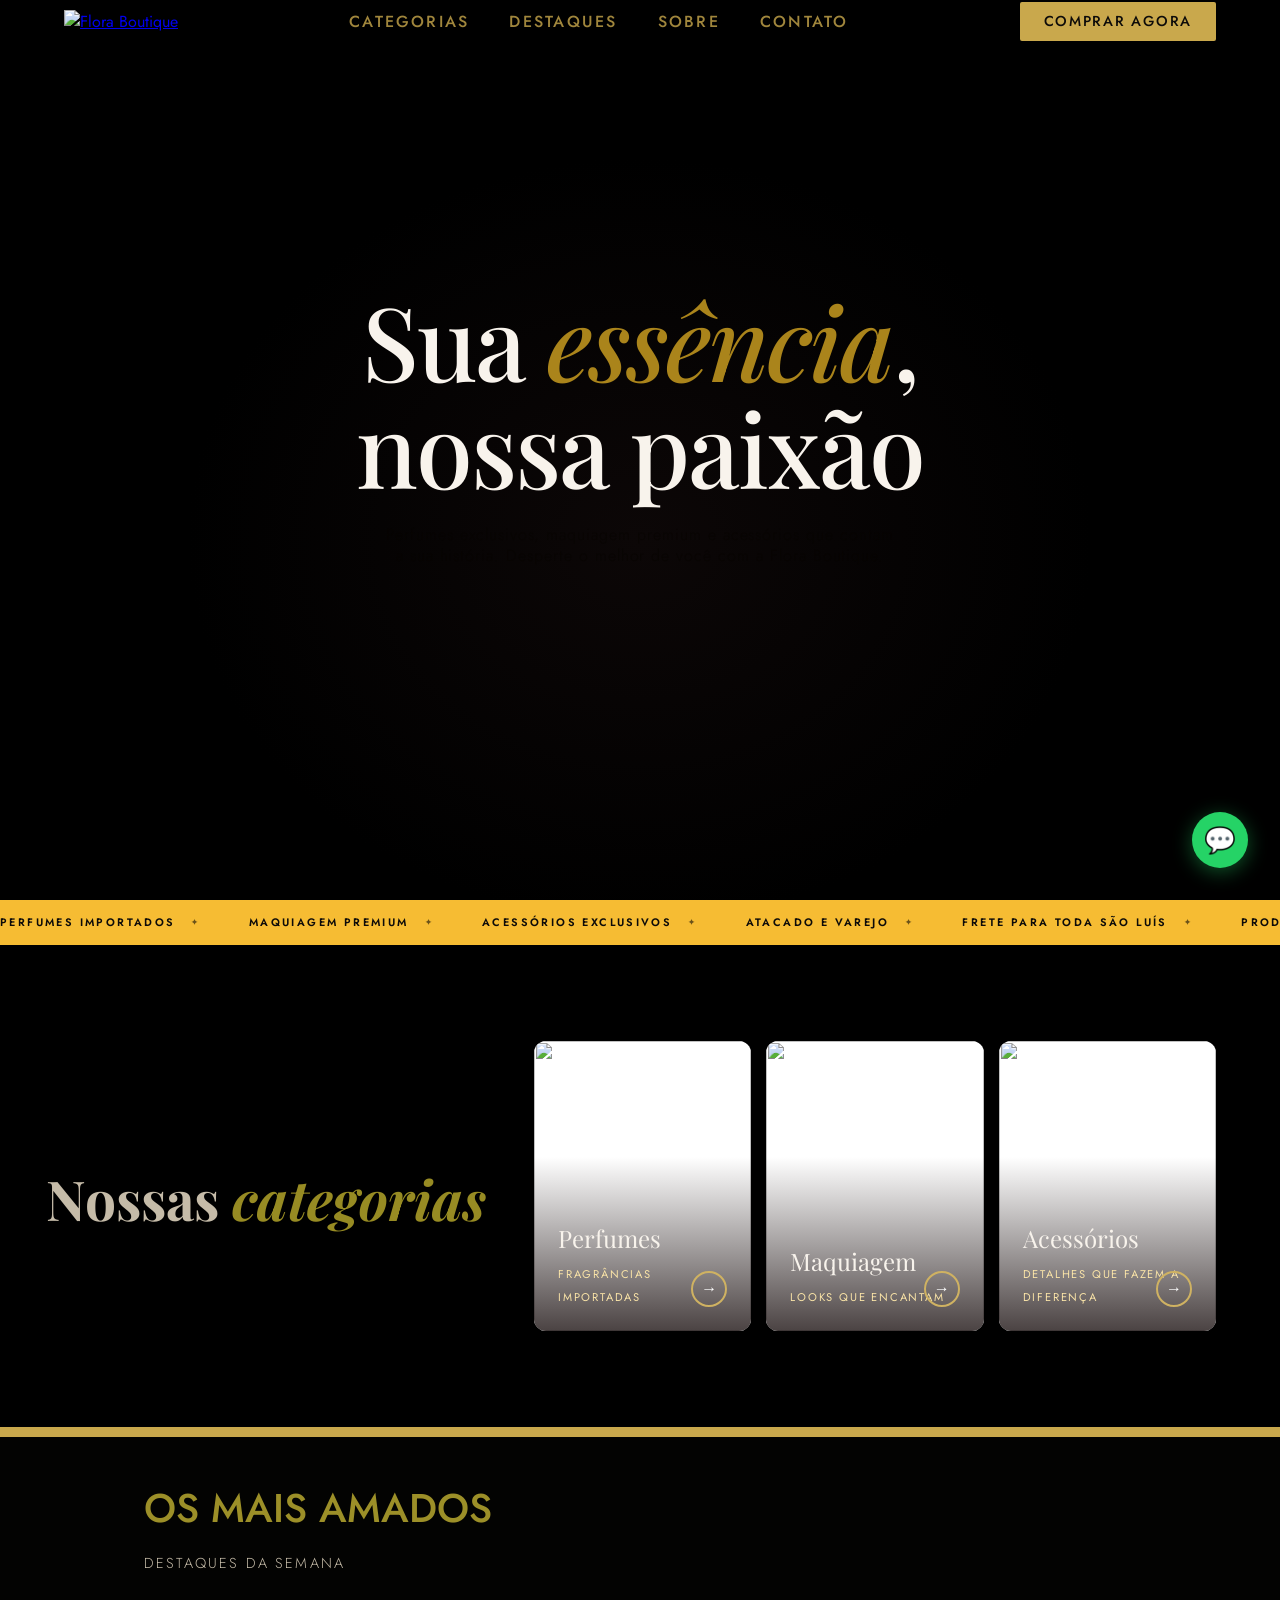
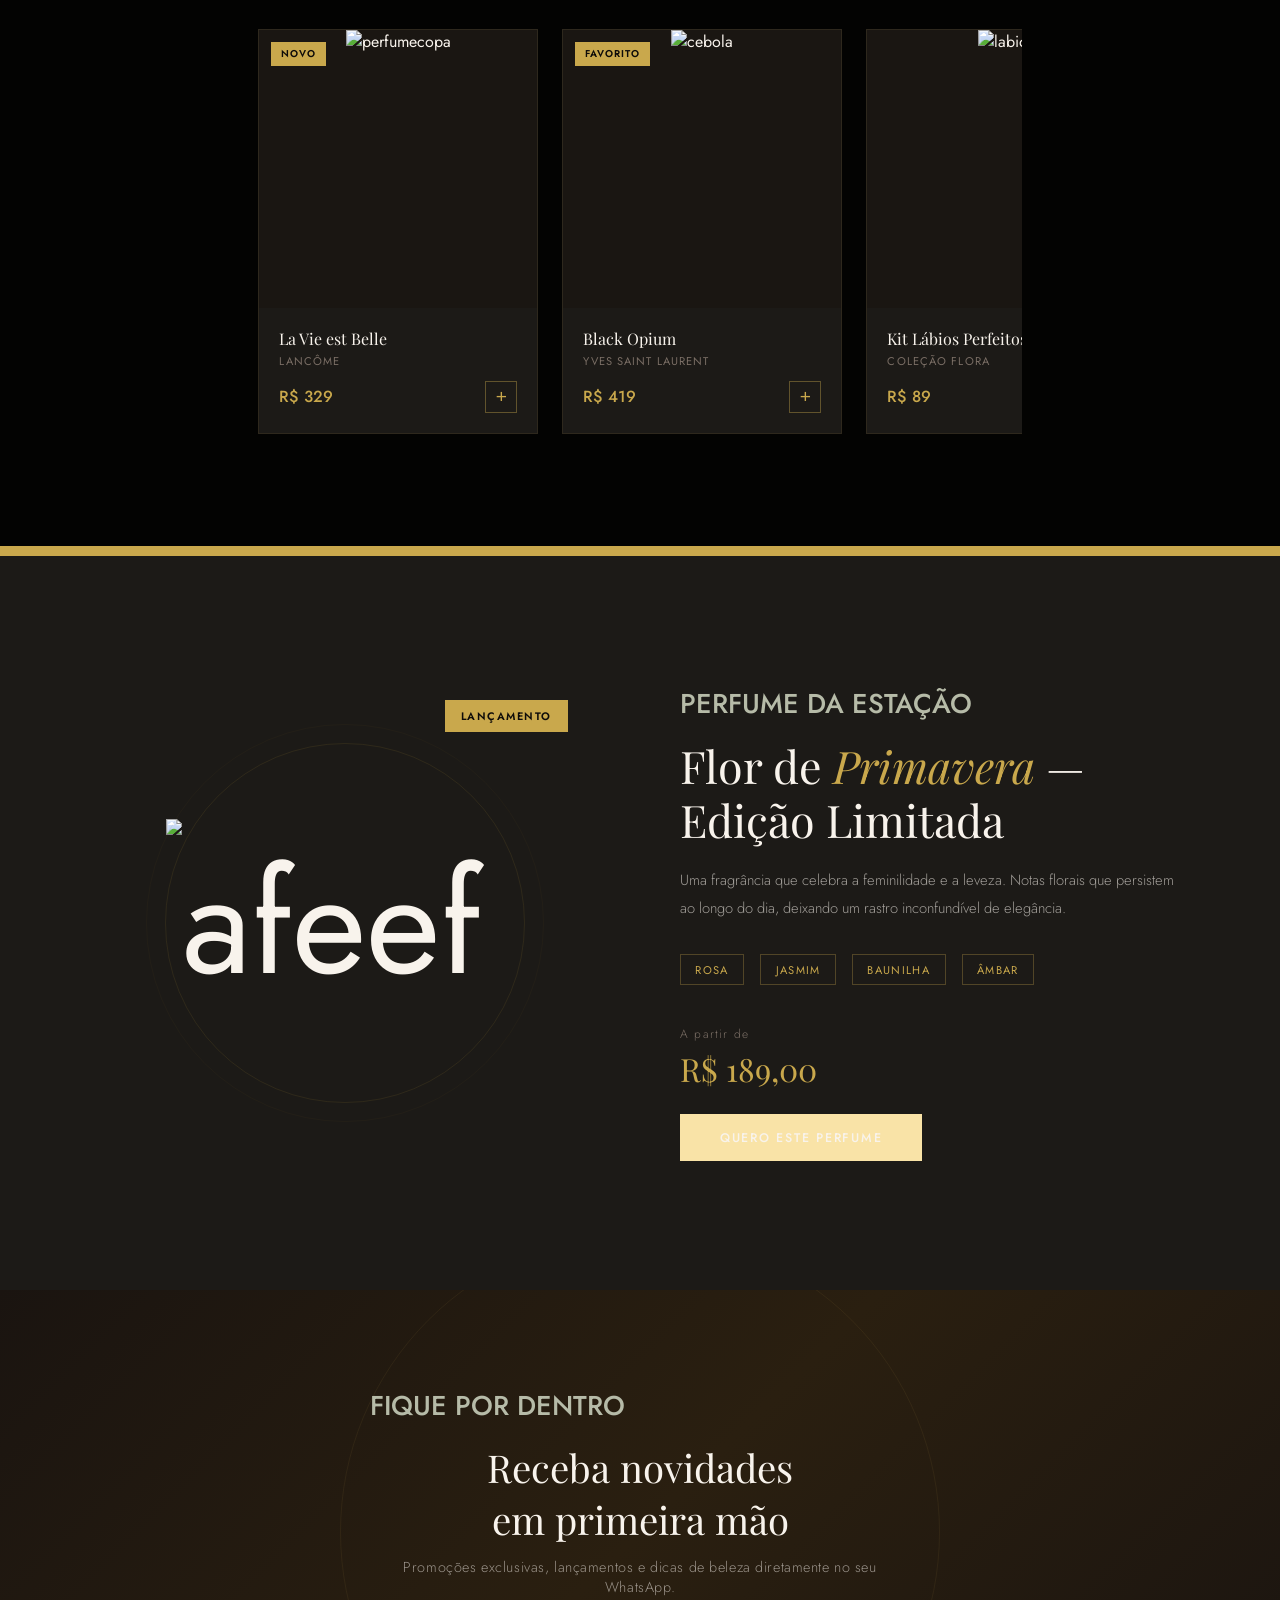
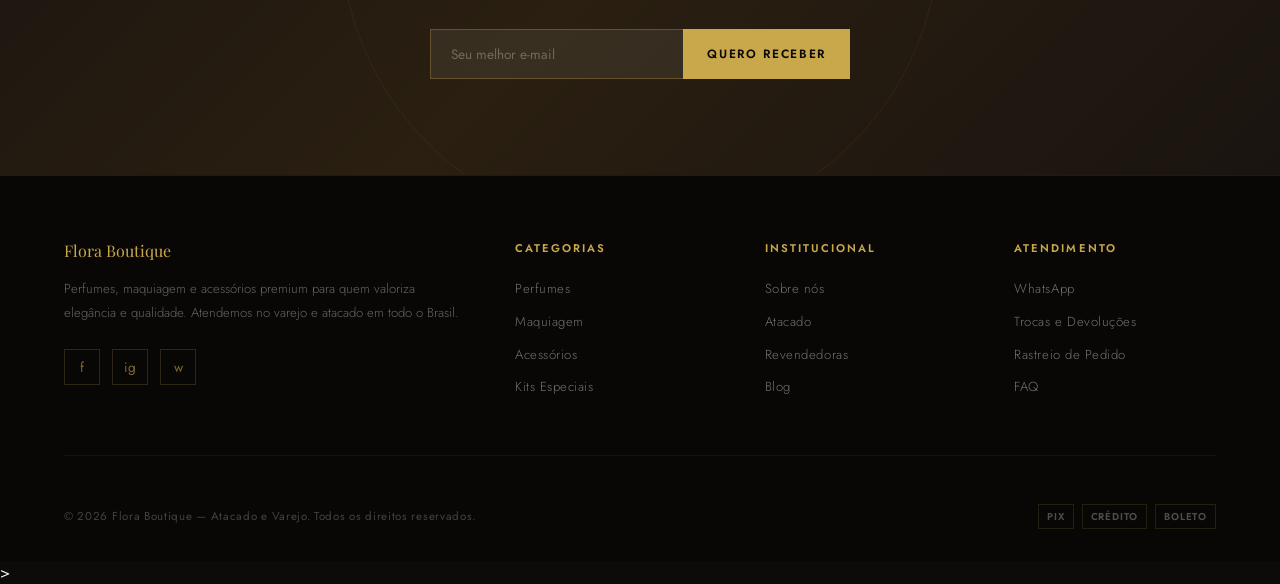
==== index.html @ e2929d58 "Update navbar and featured section structure" ====
<!DOCTYPE html>
<html lang="pt-BR">
<head>
  <meta charset="UTF-8">
  <meta name="viewport" content="width=device-width, initial-scale=1.0">
  <title>Flora Boutique — Perfumes, Acessórios & Maquiagem</title>
  <link rel="icon" type="image/x-icon" href="ft.img/logo.ico">
  <link rel="preconnect" href="https://fonts.googleapis.com">
  <link rel="preconnect" href="https://fonts.gstatic.com" crossorigin>
  <link href="https://fonts.googleapis.com/css2?family=Playfair+Display:ital,wght@0,400;0,500;0,600;0,700;1,400;1,500&family=Jost:wght@300;400;500;600&display=swap" rel="stylesheet">
  <link rel="stylesheet" href="style.css">
</head>
<body>

  <!-- ── NAV ──────────────────────────────────────────────── --> 
  <nav id="navbar">
    <div class="nav-logo">
      <a href="#" id="logo-button">
        <img src="ft.img/flora_boutique_texto.svg" alt="Flora Boutique">
      </a>
    </div>
    <ul class="nav-links">
      <li><a href="#categorias">Categorias</a></li>
      <li><a href="#destaques">Destaques</a></li>
      <li><a href="#sobre">Sobre</a></li>
      <li><a href="#contato">Contato</a></li>
    </ul>
    <a href="https://wa.me/5598984853656?text=alora" class="nav-cta">Comprar agora</a>
  </nav>
  
  <!-- ── HERO ─────────────────────────────────────────────── -->
  <section class="hero">
    <div class="hero-content">
      <h1 class="hero-title">
        Sua <em>essência</em>,<br>nossa paixão
      </h1>
      <p class="hero-subtitle">
        Perfumes exclusivos, maquiagem premium e acessórios que contam a sua história.
        Desperte o melhor de você com a Flora Boutique.
      </p>
     
    </div>
  </section>

  <!-- ── MARQUEE ───────────────────────────────────────────── -->
  <div class="marquee-section">
    <div class="marquee-track">
      <span class="marquee-item">Perfumes Importados</span>
      <span class="marquee-item">Maquiagem Premium</span>
      <span class="marquee-item">Acessórios Exclusivos</span>
      <span class="marquee-item">Atacado e Varejo</span>
      <span class="marquee-item">Frete para toda São luís</span>
      <span class="marquee-item">Produtos Originais</span>
      <span class="marquee-item">Perfumes Importados</span>
      <span class="marquee-item">Maquiagem Premium</span>
      <span class="marquee-item">Acessórios Exclusivos</span>
      <span class="marquee-item">Atacado e Varejo</span>
      <span class="marquee-item">Frete para Toda são luís</span>
      <span class="marquee-item">Produtos Originais</span>
    </div>
  </div>

  <!-- ── CATEGORIES ───────────────────────────────────────── -->
  <section class="categories" id="categorias">
    <div class="section-header reveal">
      <h2 class="section-title">Nossas <em>categorias</em></h2>
    </div>
    <div class="categories-grid">
      <div class="cat-card reveal">
        <div class="cat-perfume">
          <img src="ft.img/perfume2.jpg">
        </div>
        <div class="cat-overlay"></div>
        <div class="cat-label">
          <span class="cat-name">Perfumes</span>
          <span class="cat-count">Fragrâncias importadas</span>
        </div>
        <div class="cat-arrow">→</div>
      </div>
      <div class="cat-card reveal reveal-delay-1">
        <div class="cat-maquiagem">
          <img src="ft.img/download.jpg">
        </div>
        <div class="cat-overlay"></div>
        <div class="cat-label">
          <span class="cat-name">Maquiagem</span>
          <span class="cat-count">Looks que encantam</span>
        </div>
        <div class="cat-arrow">→</div>
      </div>
      <div class="cat-card reveal reveal-delay-2">
        <div class="cat-acessorios">
          <img src="ft.img/acessorio.jpg">
        </div>
        <div class="cat-overlay"></div>
        <div class="cat-label">
          <span class="cat-name">Acessórios</span>
          <span class="cat-count">Detalhes que fazem a diferença</span>
        </div>
        <div class="cat-arrow">→</div>
      </div>
    </div>
  </section>

  <!-- ── FEATURED PRODUCTS ────────────────────────────────── -->
  <section class="featured" id="destaques">
    <div class="section-header-feat">
      <h1 class="section-eyebrow1">Os mais amados</h1>
      <h2 class="section-title2">Destaques da semana</h2>
    </div>
    <div class="products-grid">

      <div class="product-card reveal">
        <div class="product-featured">
          <img src="ft.img/D_NQ_NP_724493-MLB108953093963_032026-O.jpg" alt="perfumecopa">
          <span class="product-badge">Novo</span>
        </div>
        <div class="product-info">
          <div class="product-name">La Vie est Belle</div>
          <div class="product-brand">Lancôme</div>
          <div class="product-footer">
            <span class="product-price">R$ 329</span>
            <button class="product-add" onclick="openWhatsApp('La Vie est Belle')">+</button>
          </div>
        </div>
      </div>

      <div class="product-card reveal">
        <div class="product-featured">
          <img src="ft.img/WhatsApp Image 2026-06-12 at 13.42.55.jpeg" alt="cebola">
          <span class="product-badge">Favorito</span>
        </div>
        <div class="product-info">
          <div class="product-name">Black Opium</div>
          <div class="product-brand">Yves Saint Laurent</div>
          <div class="product-footer">
            <span class="product-price">R$ 419</span>
            <button class="product-add" onclick="openWhatsApp('Black Opium')">+</button>
          </div>
        </div>
      </div>

      <div class="product-card reveal reveal">
        <div class="product-featured">
          <img src="ft.img/WhatsApp Image 2026-06-12 at 14.17.32.jpeg" alt="labios">
        </div>
        <div class="product-info">
          <div class="product-name">Kit Lábios Perfeitos</div>
          <div class="product-brand">Coleção Flora</div>
          <div class="product-footer">
            <span class="product-price">R$ 89</span>
            <button class="product-add" onclick="openWhatsApp('Kit Lábios Perfeitos')">+</button>
          </div>
        </div>
      </div>

      <div class="product-card reveal reveal">
        <div class="product-featured">
          <img src="ft.img/WhatsApp Image 2026-06-12 at 14.20.30.jpeg" alt="colar">
          <span class="product-badge">Oferta</span>
        </div>
        <div class="product-info">
          <div class="product-name">Colar Dourado Flora</div>
          <div class="product-brand">Exclusivo</div>
          <div class="product-footer">
            <span class="product-price">R$ 149</span>
            <button class="product-add" onclick="openWhatsApp('Colar Dourado Flora')">+</button>
          </div>
        </div>
      </div>

    </div>
  </section>

  <!-- ── HIGHLIGHT ─────────────────────────────────────────── -->
  <section class="highlight" id="sobre">
    <div class="highlight-inner">
      <div class="highlight-visual reveal">
        <div class="highlight-circle">
          <img src="ft.img/Perfume_Afeef_da_Lattafa_Eau_de_Perfum_100ml_Original-removebg-preview.png" alt="afeef">
        </div>
        <div class="highlight-tag">Lançamento</div>
      </div>
      <div class="highlight-content reveal reveal-delay-1">
        <span class="section-eyebrow2">Perfume da estação</span>
        <h2 class="highlight-title">Flor de <em>Primavera</em> — Edição Limitada</h2>
        <p class="highlight-text">
          Uma fragrância que celebra a feminilidade e a leveza. Notas florais que persistem
          ao longo do dia, deixando um rastro inconfundível de elegância.
        </p>
        <div class="highlight-notes">
          <span class="note-pill">Rosa</span>
          <span class="note-pill">Jasmim</span>
          <span class="note-pill">Baunilha</span>
          <span class="note-pill">Âmbar</span>
        </div>
        <div class="highlight-price">
          <small>A partir de</small>
          R$ 189,00
        </div>
        <a href="https://wa.me/5598984853656?text=Boa%20noite" class="btn-primary">
          Quero este perfume
        </a>
      </div>
    </div>
  </section>

  <!-- ── TESTIMONIALS ────────────────────────────────────────
  <section class="testimonials">
    <div class="section-header reveal">
      <span class="section-eyebrow3">Quem nos escolhe</span>
      <h2 class="section-title2">Amor de <em>clientes</em></h2>
    </div>
    <div class="reviews-grid">

      <div class="review-card reveal">
        <div class="review-stars">★★★★★</div>
        <p class="review-text">"Os perfumes são originais e chegaram super rápido. A embalagem é linda e o atendimento foi incrível. Já fiz meu segundo pedido!"</p>
        <div class="reviewer">
          <div class="reviewer-avatar">AM</div>
          <div>
            <div class="reviewer-name">Ana Martins</div>
            <div class="reviewer-city">São Luís, MA</div>
          </div>
        </div>
      </div>

      <div class="review-card reveal reveal-delay-1">
        <div class="review-stars">★★★★★</div>
        <p class="review-text">"Comprei no atacado para revender e fui super bem atendida. Produtos de qualidade e preço justo. Recomendo demais a Flora Boutique!"</p>
        <div class="reviewer">
          <div class="reviewer-avatar">CR</div>
          <div>
            <div class="reviewer-name">Camila Rocha</div>
            <div class="reviewer-city">Teresina, PI</div>
          </div>
        </div>
      </div>

      <div class="review-card reveal reveal-delay-2">
        <div class="review-stars">★★★★★</div>
        <p class="review-text">"A maquiagem é de ótima qualidade! A base durou o dia todo e o batom é lindo. Vou com certeza comprar mais. Amei tudo!"</p>
        <div class="reviewer">
          <div class="reviewer-avatar">JS</div>
          <div>
            <div class="reviewer-name">Juliana Silva</div>
            <div class="reviewer-city">Fortaleza, CE</div>
          </div>
        </div>
      </div>

    </div>
  </section>
  -->

  <!-- ── NEWSLETTER ────────────────────────────────────────── -->
  <section class="newsletter" id="contato">
    <div class="newsletter-content reveal">
      <span class="section-eyebrow4">Fique por dentro</span>
      <h2 class="newsletter-title">Receba novidades<br>em primeira mão</h2>
      <p class="newsletter-text">Promoções exclusivas, lançamentos e dicas de beleza diretamente no seu WhatsApp.</p>
      <div class="newsletter-form">
        <input type="email" class="newsletter-input" placeholder="Seu melhor e-mail" id="email-input">
        <button class="newsletter-btn" onclick="handleNewsletter()">Quero receber</button>
      </div>
    </div>
  </section>

  <!-- ── FOOTER ────────────────────────────────────────────── -->
  <footer>
    <div class="footer-top">
      <div class="footer-brand">
        <div class="footer-logo">
          <img src="WhatsApp_Image_2026-06-08_at_22_37_26.jpeg" alt="Flora Boutique" onerror="this.style.display='none'">
          <span class="footer-logo-name">Flora Boutique</span>
        </div>
        <p class="footer-desc">
          Perfumes, maquiagem e acessórios premium para quem valoriza elegância e qualidade.
          Atendemos no varejo e atacado em todo o Brasil.
        </p>
        <div class="footer-social">
          <a href="#" class="social-btn">f</a>
          <a href="#" class="social-btn">ig</a>
          <a href="https://wa.me/5598984853656?text=Boa%20noite" class="social-btn">w</a>
        </div>
      </div>
      <div class="footer-col">
        <h4>Categorias</h4>
        <ul>
          <li><a href="#">Perfumes</a></li>
          <li><a href="#">Maquiagem</a></li>
          <li><a href="#">Acessórios</a></li>
          <li><a href="#">Kits Especiais</a></li>
        </ul>
      </div>
      <div class="footer-col">
        <h4>Institucional</h4>
        <ul>
          <li><a href="#">Sobre nós</a></li>
          <li><a href="#">Atacado</a></li>
          <li><a href="#">Revendedoras</a></li>
          <li><a href="#">Blog</a></li>
        </ul>
      </div>
      <div class="footer-col">
        <h4>Atendimento</h4>
        <ul>
          <li><a href="https://wa.me/5598984853656?text=Boa%20noite">WhatsApp</a></li>
          <li><a href="#">Trocas e Devoluções</a></li>
          <li><a href="#">Rastreio de Pedido</a></li>
          <li><a href="#">FAQ</a></li>
        </ul>
      </div>
    </div>
    <div class="footer-bottom">
      <p class="footer-copy">© 2026 Flora Boutique — Atacado e Varejo. Todos os direitos reservados.</p>
      <div class="footer-payment">
        <span class="pay-badge">PIX</span>
        <span class="pay-badge">CRÉDITO</span>
        <span class="pay-badge">BOLETO</span>
      </div>
    </div>
  </footer>

  <!-- ── WHATSAPP FAB ──────────────────────────────────────── -->
  <a href="https://wa.me/5598984853656" class="whatsapp-btn" target="_blank" title="Fale no WhatsApp">💬</a>

  <script src="script.js"></script>
</body>
></html>
---- style.css ----
*, *::before, *::after { margin: 0; padding: 0; box-sizing: border-box; }
@import url('https://fonts.googleapis.com/css2?family=Quicksand:wght@300..700&display=swap');
:root {
  --gold: #C9A84C;
  --gold-light: #E8D5A3;
  --gold-cream: #f9e3a7;
  --gold-dark: #9A7B2E;
  --cream: #F8F3EC;
  --cream-dark: #EDE4D6;
  --black: #0D0B09;
  --charcoal: #1C1A17;
  --rose: #E8C9BC;
  --text-main: #2A2520;
  --text-muted: #7A6E65;
}

html { scroll-behavior: smooth; }

body {
  font-family: 'Jost', sans-serif;
  background: var(--black);
  color: var(--cream);
  overflow-x: hidden;
}

/* ── NAV ─────────────────────────────── */
nav {
  position: fixed;
  top: 0; left: 0; right: 0;
  z-index: 100;
  display: flex;
  align-items: center;
  justify-content: space-between;
  padding: 0.10rem 4rem;
  transition: background 0.4s, backdrop-filter 0.4s;
}
nav.scrolled {
  background: #0d0b09eb;
  backdrop-filter: blur(12px);
  border-bottom: 0.5px solid rgba(201, 168, 76, 0.2);
}
.nav-logo img {
  width: 150px;
  height: 100px;
  border-radius: 0%;
  object-fit: cover;
}
.nav-logo-text {
  font-family: 'Playfair Display', serif;
  font-size: 1.1rem;
  color: var(--gold);
  letter-spacing: 0.08em;
}
.nav-links {
  display: flex;
  gap: 2.5rem;
  list-style: none;
}
.nav-links a {
  font-size: 1.00rem;
  font-weight: 500;
  letter-spacing: 0.14em;
  text-transform: uppercase;
  color: var(--gold);
  text-decoration: none;
  opacity: 0.8;
  transition: opacity 0.2s, color 0.2s;
}
.nav-links a:hover { opacity: 1; color: var(--gold); }
.nav-cta {
  font-size: 0.9rem;
  font-weight: 500;
  letter-spacing: 0.12em;
  text-transform: uppercase;
  color: var(--black);
  background: var(--gold);
  padding: 0.6rem 1.5rem;
  border-radius: 2px;
  text-decoration: none;
  transition: background 0.2s;
}
.nav-cta:hover { background: var(--gold-light); }

/* ── HERO ────────────────────────────── */
.hero {
  position: relative;
  min-height: 100vh;
  display: flex;
  align-items: center;
  justify-content: center;
  text-align: center;
  overflow: hidden;
  background: radial-gradient(ellipse at 50% 60%, #0c0707 0%, #000000 50%, #000000 100%);
}
.hero-content {
  position: relative;
  z-index: 2;
  max-width: 820px;
  padding: 2rem;
}
.hero-logo {
  width: 110px;
  height: 110px;
  border-radius: 50%;
  object-fit: cover;
  border: 1.5px solid rgba(255, 187, 0, 0.5);
  margin: 0 auto 2rem;
  display: block;
  opacity: 0;
  animation: fade-up 0.8s 0.1s forwards;
}
.hero-eyebrow {
  display: inline-flex;
  align-items: center;
  gap: 0.75rem;
  font-size: 0.72rem;
  font-weight: 500;
  letter-spacing: 0.22em;
  text-transform: uppercase;
  color: #ffffff;
  margin-bottom: 2rem;
  opacity: 0;
  animation: fade-up 0.8s 0.3s forwards;
}
.hero-eyebrow::before, .hero-eyebrow::after {
  content: '';
  display: block;
  width: 32px;
  height: 0.5px;
  background: var(--gold);
  opacity: 0.5;
}
.hero-title {
  font-family: 'Playfair Display', serif;
  font-size: clamp(3rem, 8vw, 6.5rem);
  font-weight: 500;
  line-height: 1.05;
  letter-spacing: -0.02em;
  margin-bottom: 1.5rem;
  opacity: 0;
  animation: fade-up 0.9s 0.5s forwards;

  text-shadow:
    3px 3px 0px #FFF4D6,
    4px 4px 0px #F2D28A,
    5px 5px 0px #D4AF37,
    6px 6px 0px #A97C1F,
    /* 7px 7px 0px rgb(66, 59, 67),
    8px 8px 0px rgba(189, 155, 192, 0.329),
    9px 9px 0px rgba(182, 171, 182, 0.11),
    10px 10px 0px #291d3b; */
}
.hero-title em {
  font-style: italic;
  color: #aa841b;
}
.hero-subtitle {
  font-size: 1rem;
  font-weight: 300;
  color: rgba(8, 4, 0, 0.65);
  letter-spacing: 0.06em;
  line-height: 1.3;
  margin-bottom: 3rem;
  max-width: 520px;
  margin-left: auto;
  margin-right: auto;
  opacity: 0;
  animation: fade-up 0.9s 0.7s forwards;
}
.hero-actions {
  display: flex;
  gap: 1.25rem;
  justify-content: center;
  flex-wrap: wrap;
  opacity: 0;
  animation: fade-up 0.9s 0.9s forwards;
  color: var(--black);
}
.hero-scroll {
  position: absolute;
  bottom: 2.5rem;
  left: 50%;
  transform: translateX(-50%);
  display: flex;
  flex-direction: column;
  align-items: center;
  gap: 0.5rem;
  opacity: 0;
  animation: fade-up 0.9s 1.2s forwards;
}
.hero-scroll span {
  font-size: 0.65rem;
  letter-spacing: 0.2em;
  text-transform: uppercase;
  color: var(--dark_gold);
}
.scroll-line {
  width: 0.5px;
  height: 40px;
  background: linear-gradient(to bottom, rgba(201,168,76,0.5), transparent);
  animation: scroll-line 1.5s ease-in-out infinite;
}

/* ── BUTTONS ─────────────────────────── */
.btn-primary {
  font-family: 'Jost', sans-serif;
  font-size: 0.78rem;
  font-weight: 500;
  letter-spacing: 0.14em;
  text-transform: uppercase;
  color: var(--dark);
  background: #f9e3a7;
  padding: 0.9rem 2.5rem;
  border: none;
  cursor: pointer;
  text-decoration: none;
  transition: background 0.2s, transform 0.2s;
  display: inline-block;
}
.btn-primary:hover { background: var(--gold-light); transform: translateY(-1px); }
.btn-outline {
  font-family: 'Jost', sans-serif;
  font-size: 0.78rem;
  font-weight: 500;
  letter-spacing: 0.14em;
  text-transform: uppercase;
  color: var(--black);
  background: #f9e3a7;
  padding: 0.9rem 2.5rem;
  cursor: pointer;
  text-decoration: none;
  transition: border-color 0.2s, color 0.2s, transform 0.2s;
  display: inline-block;
}
.btn-outline:hover { background: var(--gold-light); transform: translateY(-1px); }

/* ── MARQUEE ─────────────────────────── */
.marquee-section {
  background: #f6bc33;
  padding: 0.9rem 0;
  overflow: hidden;
}
.marquee-track {
  display: flex;
  gap: 3rem;
  animation: marquee 20s linear infinite;
  width: max-content;
}
.marquee-item {
  font-size: 0.68rem;
  font-weight: 600;
  letter-spacing: 0.22em;
  text-transform: uppercase;
  color: var(--black);
  white-space: nowrap;
  display: flex;
  align-items: center;
  gap: 1rem;
}
.marquee-item::after {
  content: '✦';
  font-size: 0.5rem;
  opacity: 0.6;
}

/* ── SECTION COMMONS ─────────────────── */
.featured .section-header-feat {
    padding-left: 0;
    margin-left: 80px;
    padding-top: 0;
    align-items: flex-start;  /* Alinha os filhos na esquerda */
    text-align: left;         /* Alinha os textos na esquerda */
    margin-bottom: 3.5rem;    /* Espaço elegante até a grid de produtos */
  }
.section-header {
  display: flex;
  flex-direction: column; /* mantém span e h2 um abaixo do outro */
  justify-content: center; /* centraliza verticalmente */
  align-items: flex-start; /* alinha à esquerda */
  text-align: justify;
  padding-left: 94px;
  padding-top: 50px;
  justify-content: center;
}

.section-title {
  font-family: 'Playfair Display', serif;
  font-size: clamp(55px,200px,3rem);
  color: #c5bba8;
  white-space: nowrap;
  flex-shrink: 0;
  margin-top: 70px;
  margin-left: -7rem;
}
.section-title em { 
  font-style: italic; color: #978b23;
}

.section-eyebrow2 {
  font-size: 1.7rem;
  font-weight: 500;
  letter-spacing: 0rem;
  text-transform: uppercase;
  color: #b6bba8;
  margin-bottom: 1rem;
  display: flex;
  width: 300px;
}

.section-eyebrow3 {
  font-size: 1.7rem;
  font-weight: 500;
  letter-spacing: 0rem;
  text-transform: uppercase;
  color: #b6bba8;
  margin-bottom: 1rem;
  display: flex;
  width: 300px;
}

.section-eyebrow4 {
  font-size: 1.7rem;
  font-weight: 500;
  letter-spacing: 0rem;
  text-transform: uppercase;
  color: #b6bba8;
  margin-bottom: 1rem;
  display: flex;
  width: 300px;
}

/* ── CATEGORIES ──────────────────────── */
/* --- CATEGORIES --- */
.categories {
    padding: 6rem 5%; /* Troca rem fixo por % na lateral */
    background: #000000;
    width: 100%;

    display: flex;
    justify-content: space-between;
    align-items: flex-start;
    gap: 3rem;
}

.categories-grid {
    display: grid; /* Usa GRID, não flex */
    grid-template-columns: repeat(3, 1fr); /* 3 colunas iguais */
    gap: 15px; /* 17px vira 1rem */
    width: 100%;
    max-width: 900px;
}

.cat-card {
    position: relative;
    aspect-ratio: 3/4; /* Mantém proporção 3x4 */
    overflow: hidden;
    cursor: pointer;
    background: #ffffff;
    border-radius: 12px; /* Adiciona pra ficar bonito */
}
.cat-perfume,
.cat-maquiagem,
.cat-acessorios {
  width: 100%;
  height: 100%;
}

/* IMAGENS - AQUI TAVA O MAIOR BO */
.cat-perfume img,
.cat-maquiagem img,
.cat-acessorios img {
  width: 100%;
  height: 100%;
  object-fit: cover;
  display: block;
}

.cat-card:hover .cat-bg { 
    transform: scale(1.06); 
}

.cat-overlay {
    position: absolute;
    inset: 0;
    background: linear-gradient(to top, rgba(30, 20, 20, 0.8) 0%, rgba(30, 20, 20, 0) 60%);
}

.cat-label {
    position: absolute;
    bottom: 0;
    left: 0;
    right: 0;
    padding: 1.5rem; /* Reduz um pouco */
}

.cat-name {
    font-family: 'Playfair Display', serif;
    font-size: clamp(1.2rem, 3vw, 1.5rem); /* Fonte fluida */
    font-weight: 400;
    color: var(--cream);
    margin-bottom: 0.4rem;
    display: block;
}

.cat-count {
    font-size: 0.7rem;
    letter-spacing: 0.16em;
    text-transform: uppercase;
    color: #f9e3a7;
}

.cat-arrow {
    position: absolute;
    bottom: 1.5rem;
    right: 1.5rem;
    width: 36px;
    height: 36px;
    border: 2px solid #cfb262; /* Era 20px, bug visual */
    border-radius: 50%;
    display: flex;
    align-items: center;
    justify-content: center;
    color: white;
    font-size: 1rem;
    transition: background 0.2s, border-color 0.2s;
}

.cat-card:hover .cat-arrow {
    background: var(--black);
    border-color: var(--gold);
    color: var(--cream);
}

/* RESPONSIVO - AQUI É A MÁGICA */
@media (max-width: 1024px) {
    .categories {
        padding: 3rem 5%;
    }
    .categories-grid {
        grid-template-columns: repeat(2, 1fr); /* 2 colunas no tablet */
    }
}

@media (max-width: 640px) {
    .categories {
        padding: 2rem 1rem;
    }
    .categories-grid {
        grid-template-columns: 1fr; /* 1 coluna no celular */
        gap: 1.5rem;
    }
    .cat-label {
        padding: 1rem;
    }
    .cat-arrow {
        bottom: 1rem;
        right: 1rem;
        width: 32px;
        height: 32px;
    }
}

/* ── FEATURED ────────────────────────── */
.featured {
  padding: 7rem 4rem;
  background: #000000c0;
  border-style: solid none;
  border-width: 10px;
  width: 100%;
  border-color: var(--gold);
}
.section-eyebrow1 {
  font-size: 2.5rem;
  font-weight: 500;
  letter-spacing: 0rem;
  text-transform: uppercase;
  color: #9c8f28;
  margin-bottom: 1rem;
  margin-top: -70px;
  display: flex;
  width: 450px;
}
.featured .section-title2 {
  font-family: 'Quicksand' serif;
  font-weight: 300;
  text-transform: uppercase;
  letter-spacing: 0.15em;
  font-size: clamp(0.9rem, 1vw, 0.85rem); /* Fonte fluida e controlada */
  color: #c5bba8;
  margin: 0;                /* Remove o 'margin: auto' antigo */
  padding-bottom: 0;
  white-space: normal;      /* Permite quebra de linha se a tela for pequena */
  width: 100%
}
.featured .section-title2 em {
  color: #d3b925;
  font-style: italic;
}

.products-grid {
  display: flex;
  gap: 1.5rem;
  overflow-x: auto;
  overflow-y: hidden;
  scroll-behavior: smooth;
  max-width: 1200px;
  margin: 0 auto;
  width: fit-content;
}

/* Estilizacao da barra de rolagem */
.products-grid::-webkit-scrollbar {
  height: 6px;
}

.products-grid::-webkit-scrollbar-track {
  background: transparent;
}

.products-grid::-webkit-scrollbar-thumb {
  background: rgba(201, 168, 76, 0.7);
  border-radius: 999px;
}

.products-grid::-webkit-scrollbar-thumb:hover {
  background: #c9a84c;
}

.product-card {
  background: var(--charcoal);
  border: 0.5px solid rgba(201,168,76,0.1);
  transition: border-color 0.3s, transform 0.3s;
  cursor: pointer;
  flex: 0 0 280px;
  max-width: 1150px;
}
.product-card:hover {
  border-color: rgba(201,168,76,0.4);
  transform: translateY(-4px);
}
.product-featured {
  aspect-ratio: 1;
  background: #1A1612;
  display: flex;
  align-items: centaer;
  justify-content: center;
  position: relative;
  overflow: hidden;
  max-width: 400px;
}

.product-featured img {
  object-fit: cover; /* mostra a imagem inteira */
}

.product-badge {
  position: absolute;
  top: 0.75rem;
  left: 0.75rem;
  font-size: 0.62rem;
  font-weight: 600;
  letter-spacing: 0.1em;
  text-transform: uppercase;
  padding: 0.3rem 0.6rem;
  background: var(--gold);
  color: var(--black);
}
.product-info { padding: 1.25rem; }
.product-name {
  font-family: 'Playfair Display', serif;
  font-size: 1rem;
  font-weight: 400;
  color: var(--cream);
  margin-bottom: 0.25rem;
}
.product-brand {
  font-size: 0.7rem;
  letter-spacing: 0.1em;
  text-transform: uppercase;
  color: var(--text-muted);
  margin-bottom: 0.75rem;
}
.product-footer {
  display: flex;
  align-items: center;
  justify-content: space-between;
}
.product-price {
  font-size: 1rem;
  font-weight: 500;
  color: var(--gold);
}
.product-add {
  width: 32px;
  height: 32px;
  border: 0.5px solid rgba(201,168,76,0.4);
  background: transparent;
  color: var(--gold);
  font-size: 1.2rem;
  cursor: pointer;
  display: flex;
  align-items: center;
  justify-content: center;
  transition: background 0.2s;
}
.product-add:hover { background: var(--gold); color: var(--black); }

/* ── HIGHLIGHT ───────────────────────── */
.highlight {
  padding: 7rem 4rem;
  background: var(--charcoal);
}
.highlight-inner {
  max-width: 1100px;
  margin: 0 auto;
  display: grid;
  grid-template-columns: 1fr 1fr;
  gap: 5rem;
  align-items: center;
}
.highlight-visual {
  position: relative;
  aspect-ratio: 1;
  display: flex;
  align-items: center;
  justify-content: center;
}
.highlight-circle {
  width: 360px;
  height: 360px;
  border-radius: 50%;
  border: 0.5px solid rgba(123, 102, 43, 0.2);
  display: flex;
  align-items: center;
  justify-content: center;
  font-size: 9rem;
  position: relative;
}
.highlight-circle img {
  width: 100%;
}
.highlight-circle::before {
  content: '';
  position: absolute;
  inset: -20px;
  border-radius: 50%;
  border: 0.5px solid rgba(119, 95, 28, 0.08);
}
.highlight-tag {
  position: absolute;
  top: 2rem;
  right: 2rem;
  background: var(--gold);
  color: var(--black);
  padding: 0.5rem 1rem;
  font-size: 0.68rem;
  font-weight: 600;
  letter-spacing: 0.14em;
  text-transform: uppercase;
}
.highlight-title {
  font-family: 'Playfair Display', serif;
  font-size: clamp(2rem, 3.5vw, 2.8rem);
  font-weight: 400;
  line-height: 1.2;
  color: var(--cream);
  margin-bottom: 1.25rem;
}
.highlight-title em { font-style: italic; color: var(--gold); }
.highlight-text {
  font-size: 0.92rem;
  font-weight: 300;
  line-height: 1.9;
  color: rgba(248,243,236,0.6);
  margin-bottom: 2rem;
}
.highlight-notes {
  display: flex;
  gap: 1rem;
  flex-wrap: wrap;
  margin-bottom: 2.5rem;
}
.note-pill {
  font-size: 0.7rem;
  letter-spacing: 0.12em;
  text-transform: uppercase;
  color: var(--gold);
  border: 0.5px solid rgba(201,168,76,0.3);
  padding: 0.4rem 0.9rem;
}
.highlight-price {
  font-family: 'Playfair Display', serif;
  font-size: 2rem;
  color: var(--gold);
  margin-bottom: 1.5rem;
}
.highlight-price small {
  font-family: 'Jost', sans-serif;
  font-size: 0.75rem;
  font-weight: 300;
  letter-spacing: 0.1em;
  color: var(--text-muted);
  display: block;
  margin-bottom: 0.25rem;
}

/* ── TESTIMONIALS ────────────────────── */
.testimonials {
  padding: 7rem 4rem;
  background: var(--black);
  text-align: center;
}
.reviews-grid {
  display: grid;
  grid-template-columns: repeat(3, 1fr);
  gap: 1.5rem;
  max-width: 1100px;
  margin: 3rem auto 0;
}
.review-card {
  background: var(--charcoal);
  border: 0.5px solid rgba(201,168,76,0.1);
  padding: 2rem;
  text-align: left;
}
.review-stars {
  color: var(--gold);
  font-size: 0.85rem;
  letter-spacing: 0.1em;
  margin-bottom: 1rem;
}
.review-text {
  font-family: 'Playfair Display', serif;
  font-style: italic;
  font-size: 1rem;
  font-weight: 400;
  line-height: 1.7;
  color: rgba(248,243,236,0.8);
  margin-bottom: 1.5rem;
}
.reviewer {
  display: flex;
  align-items: center;
  gap: 0.75rem;
}
.reviewer-avatar {
  width: 36px;
  height: 36px;
  border-radius: 50%;
  background: rgba(201,168,76,0.15);
  display: flex;
  align-items: center;
  justify-content: center;
  font-size: 0.75rem;
  font-weight: 600;
  color: var(--gold);
}
.reviewer-name {
  font-size: 0.8rem;
  font-weight: 500;
  color: var(--cream);
  letter-spacing: 0.06em;
}
.reviewer-city {
  font-size: 0.68rem;
  color: var(--text-muted);
}

/* ── NEWSLETTER ──────────────────────── */
.newsletter {
  padding: 6rem 4rem;
  background: linear-gradient(135deg, #1A1410 0%, #2A1F10 50%, #1A1410 100%);
  text-align: center;
  position: relative;
  overflow: hidden;
}
.newsletter::before {
  content: '';
  position: absolute;
  width: 600px;
  height: 600px;
  border-radius: 50%;
  border: 0.5px solid rgba(201,168,76,0.08);
  top: 50%;
  left: 50%;
  transform: translate(-50%, -50%);
}
.newsletter-content {
  position: relative;
  z-index: 1;
  max-width: 540px;
  margin: 0 auto;
}
.newsletter-title {
  font-family: 'Playfair Display', serif;
  font-size: clamp(1.8rem, 3vw, 2.5rem);
  font-weight: 400;
  color: var(--cream);
  margin-bottom: 0.75rem;
}
.newsletter-text {
  font-size: 0.9rem;
  font-weight: 300;
  color: rgba(248,243,236,0.55);
  letter-spacing: 0.04em;
  margin-bottom: 2rem;
}
.newsletter-form {
  display: flex;
  max-width: 420px;
  margin: 0 auto;
}
.newsletter-input {
  flex: 1;
  padding: 0.9rem 1.25rem;
  background: rgba(248,243,236,0.07);
  border: 0.5px solid rgba(201,168,76,0.3);
  border-right: none;
  color: var(--cream);
  font-family: 'Jost', sans-serif;
  font-size: 0.85rem;
  outline: none;
  transition: border-color 0.2s;
}
.newsletter-input::placeholder { color: rgba(248,243,236,0.3); }
.newsletter-input:focus { border-color: var(--gold); }
.newsletter-btn {
  font-family: 'Jost', sans-serif;
  font-size: 0.75rem;
  font-weight: 600;
  letter-spacing: 0.14em;
  text-transform: uppercase;
  color: var(--black);
  background: var(--gold);
  padding: 0.9rem 1.5rem;
  border: none;
  cursor: pointer;
  transition: background 0.2s;
  white-space: nowrap;
}
.newsletter-btn:hover { background: var(--gold-light); }

/* ── FOOTER ──────────────────────────── */
footer {
  background: #080705;
  border-top: 0.5px solid rgba(201,168,76,0.12);
  padding: 4rem 4rem 2rem;
}
.footer-top {
  display: grid;
  grid-template-columns: 2fr 1fr 1fr 1fr;
  gap: 3rem;
  margin-bottom: 3rem;
  padding-bottom: 3rem;
  border-bottom: 0.5px solid rgba(201,168,76,0.08);
}
.footer-logo {
  display: flex;
  align-items: center;
  gap: 0.75rem;
  margin-bottom: 1rem;
}
.footer-logo img {
  width: 40px;
  height: 40px;
  border-radius: 50%;
  border: 1px solid rgba(201,168,76,0.3);
}
.footer-logo-name {
  font-family: 'Playfair Display', serif;
  font-size: 1rem;
  color: var(--gold);
}
.footer-desc {
  font-size: 0.82rem;
  font-weight: 300;
  line-height: 1.8;
  color: rgba(248,243,236,0.4);
  margin-bottom: 1.5rem;
}
.footer-social {
  display: flex;
  gap: 0.75rem;
}
.social-btn {
  width: 36px;
  height: 36px;
  border: 0.5px solid rgba(201,168,76,0.2);
  display: flex;
  align-items: center;
  justify-content: center;
  color: rgba(201,168,76,0.6);
  font-size: 0.85rem;
  text-decoration: none;
  transition: border-color 0.2s, color 0.2s;
}
.social-btn:hover { border-color: var(--gold); color: var(--gold); }
.footer-col h4 {
  font-size: 0.7rem;
  font-weight: 600;
  letter-spacing: 0.18em;
  text-transform: uppercase;
  color: var(--gold);
  margin-bottom: 1.25rem;
}
.footer-col ul { list-style: none; }
.footer-col ul li { margin-bottom: 0.6rem; }
.footer-col ul li a {
  font-size: 0.82rem;
  font-weight: 300;
  color: rgba(248,243,236,0.45);
  text-decoration: none;
  transition: color 0.2s;
  letter-spacing: 0.04em;
}
.footer-col ul li a:hover { color: var(--gold); }
.footer-bottom {
  display: flex;
  justify-content: space-between;
  align-items: center;
  flex-wrap: wrap;
  gap: 1rem;
}
.footer-copy {
  font-size: 0.72rem;
  color: rgba(248,243,236,0.25);
  letter-spacing: 0.06em;
}
.footer-payment {
  display: flex;
  gap: 0.5rem;
  align-items: center;
}
.pay-badge {
  font-size: 0.62rem;
  font-weight: 600;
  letter-spacing: 0.08em;
  padding: 0.25rem 0.5rem;
  border: 0.5px solid rgba(201,168,76,0.15);
  color: rgba(248,243,236,0.3);
}

/* ── WHATSAPP FAB ────────────────────── */
.whatsapp-btn {
  position: fixed;
  bottom: 2rem;
  right: 2rem;
  width: 56px;
  height: 56px;
  background: #25D366;
  border-radius: 50%;
  display: flex;
  align-items: center;
  justify-content: center;
  text-decoration: none;
  z-index: 200;
  box-shadow: 0 4px 20px rgba(37,211,102,0.4);
  transition: transform 0.2s;
  font-size: 1.6rem;
}
.whatsapp-btn:hover { transform: scale(1.1); }

/* ── SCROLL REVEAL ───────────────────── */
.reveal {
  opacity: 0;
  transform: translateY(32px);
  transition: opacity 0.7s ease, transform 0.7s ease;
}
.reveal.visible {
  opacity: 1;
  transform: translateY(0);
}
.reveal-delay-1 { transition-delay: 0.1s; }
.reveal-delay-2 { transition-delay: 0.2s; }
.reveal-delay-3 { transition-delay: 0.3s; }
.reveal-delay-4 { transition-delay: 0.4s; }

/* ── ANIMATIONS ──────────────────────── */
@keyframes fade-up {
  from { opacity: 0; transform: translateY(24px); }
  to   { opacity: 1; transform: translateY(0); }
}
@keyframes scroll-line {
  0%, 100% { opacity: 0.3; transform: scaleY(1); }
  50%       { opacity: 1;   transform: scaleY(1.1); }
}
@keyframes marquee {
  from { transform: translateX(0); }
  to   { transform: translateX(-50%); }
}

/* ── MOBILE ──────────────────────────── */
@media (max-width: 900px) {

  nav {
    padding: 0.5rem 1rem;       /* Reduz o padding vertical para diminuir a altura da barra */
    justify-content: center;    /* Centraliza a logo horizontalmente */
  }

  /* 2. Diminui o tamanho da logo no mobile */
  .nav-logo img {
    width: 100px;               /* Era 150px, deixei menor para ocupar menos espaço */
    height: auto;               /* Deixa o auto para não distorcer a proporção da imagem */
  }

  .nav-links,
  .nav-cta {
    display: none;
  }

  .hero-title {
    font-size: clamp(2.5rem, 10vw, 4rem);
  }

  .hero-subtitle {
    font-size: 0.9rem;
    padding: 0 1rem;
  }

  .featured .section-header-feat {
    padding-left: 0;
    margin-left: 0px;
    padding-top: 0;
    align-items: flex-start;  /* Alinha os filhos na esquerda */
    text-align: left;         /* Alinha os textos na esquerda */
    margin-bottom: 3.5rem;    /* Espaço elegante até a grid de produtos */
  }

  .section-title {
    margin: 0;
    font-size: clamp(2rem, 8vw, 3rem);
    white-space: normal;
  }

  .featured .section-eyebrow1 {
    font-family: 'Poppins', 'Montserrat', sans-serif;
    font-size: 1.5em;       /* Tamanho menor e elegante */
    font-weight: 800;
    letter-spacing: 0.12em;   /* Espaçamento generoso entre as letras */
    text-transform: uppercase;
    color: #92851f;
    margin-top: 0;            /* Remove o -70px antigo */
    margin-bottom: 0rem;    /* Espaço curto para o título vir logo abaixo */
    display: block;
    width: auto;
  }
  .section-eyebrow2,
  .section-eyebrow3,
  .section-eyebrow4 {
    width: auto;
    font-size: 1rem;
    text-align: center;
    justify-content: center;
  }

  .categories {
    flex-direction: column;
    padding: 3rem 1rem;
  }

  .categories-grid {
    grid-template-columns: 1fr;
    width: 100%;
  }

  .cat-card {
    aspect-ratio: 16/9;
  }

  .featured,
  .highlight,
  .newsletter,
  footer {
    padding: 3rem 1rem;
  }

  .products-grid {
    display: flex;
    overflow-x: auto;
    width: 100%;
  }

  .product-card {
    flex: 0 0 240px;
  }

  .highlight-inner {
    grid-template-columns: 1fr;
    gap: 2rem;
    text-align: center;
  }

  .highlight-circle {
    width: 220px;
    height: 220px;
    font-size: 5rem;
    margin: auto;
  }

  .highlight-notes {
    justify-content: center;
  }

  .reviews-grid {
    grid-template-columns: 1fr;
  }

  .newsletter-form {
    flex-direction: column;
    gap: 1rem;
  }

  .newsletter-input {
    border-right: 0.5px solid rgba(201,168,76,0.3);
  }

  .footer-top {
    grid-template-columns: 1fr;
    gap: 2rem;
  }

  .footer-bottom {
    flex-direction: column;
    text-align: center;
  }

  .whatsapp-btn {
    width: 50px;
    height: 50px;
    right: 1rem;
    bottom: 1rem;
  }

  .cat-perfume img,
  .cat-maquiagem img,
  .cat-acessorios img {
    object-position: center center;
  }
}
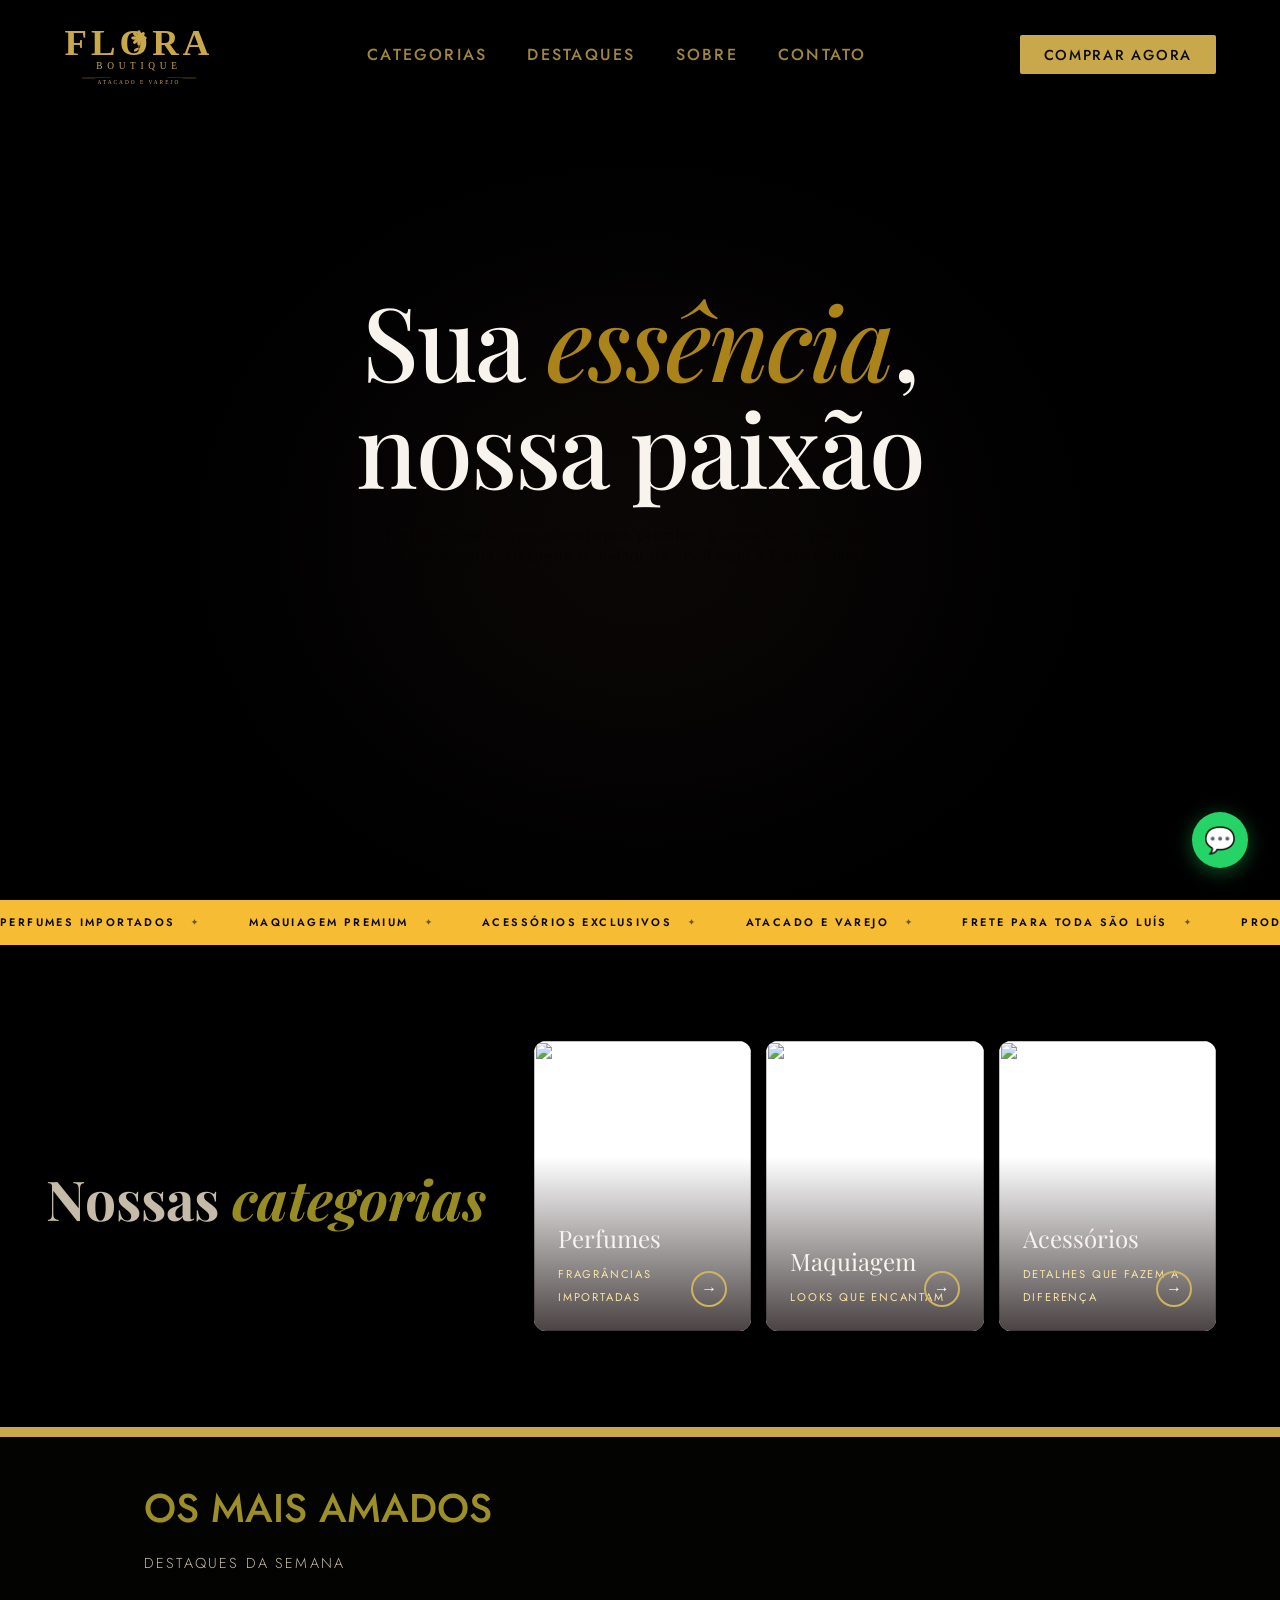
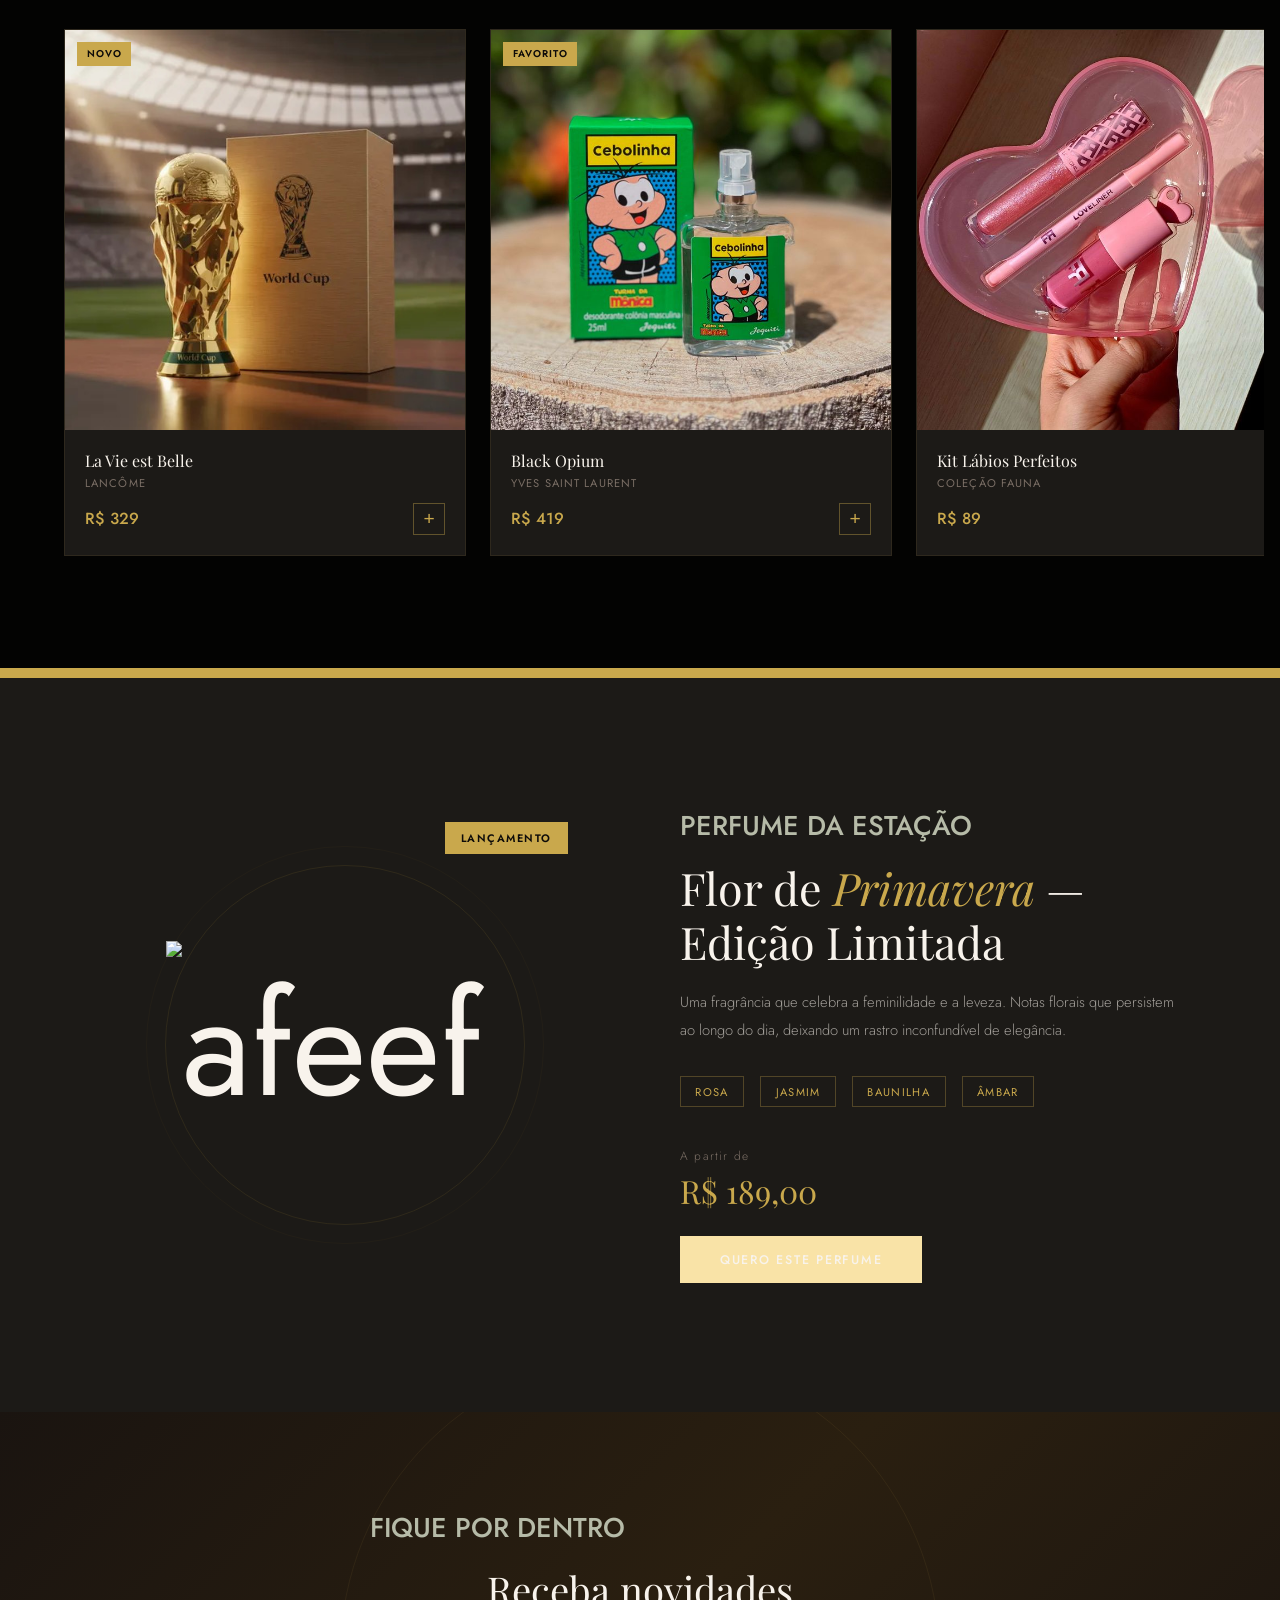
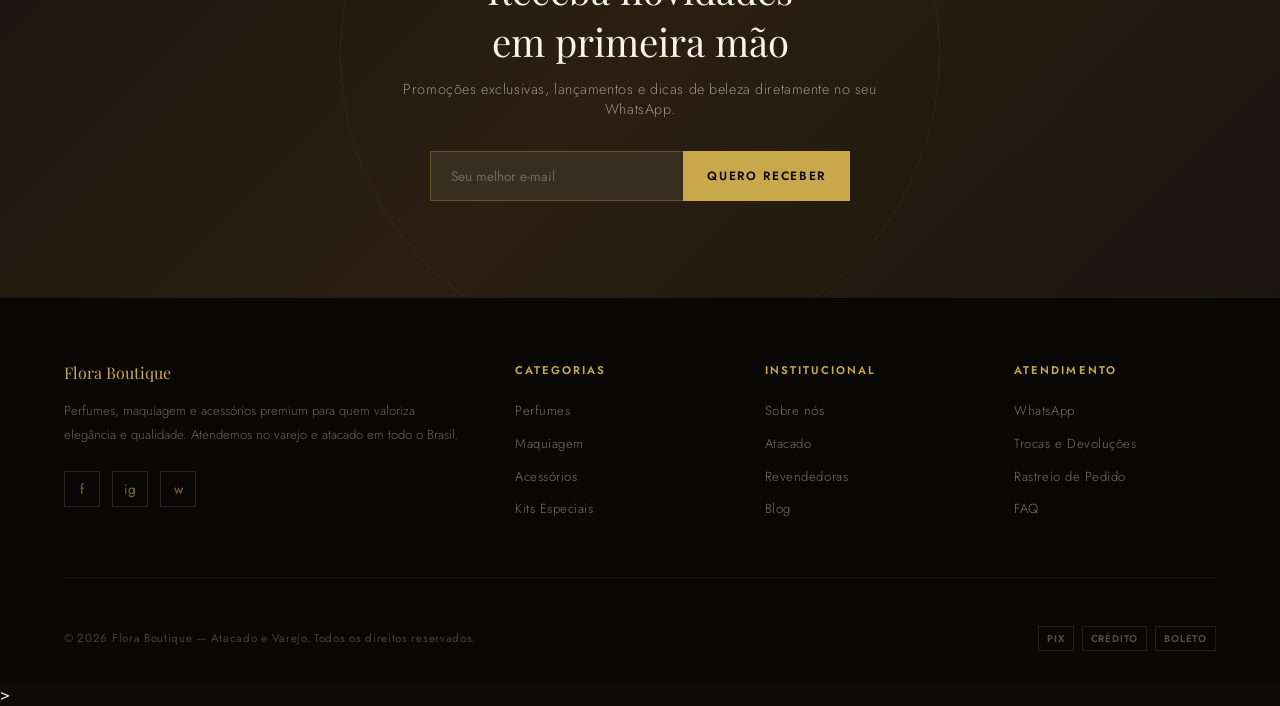
==== commit d87d50b5: "Flora -> Fauna" ====
--- a/index.html
+++ b/index.html
@@ -146,7 +146,7 @@
         </div>
         <div class="product-info">
           <div class="product-name">Kit Lábios Perfeitos</div>
-          <div class="product-brand">Coleção Flora</div>
+          <div class="product-brand">Coleção Fauna</div>
           <div class="product-footer">
             <span class="product-price">R$ 89</span>
             <button class="product-add" onclick="openWhatsApp('Kit Lábios Perfeitos')">+</button>
--- a/style.css
+++ b/style.css
@@ -1111,7 +1111,7 @@
   }
 
   .newsletter-input {
-    border-right: 0.5px solid rgba(201,168,76,0.3);
+    border-right: 0.5px solid rgba(195, 163, 74, 0.3);
   }
 
   .footer-top {
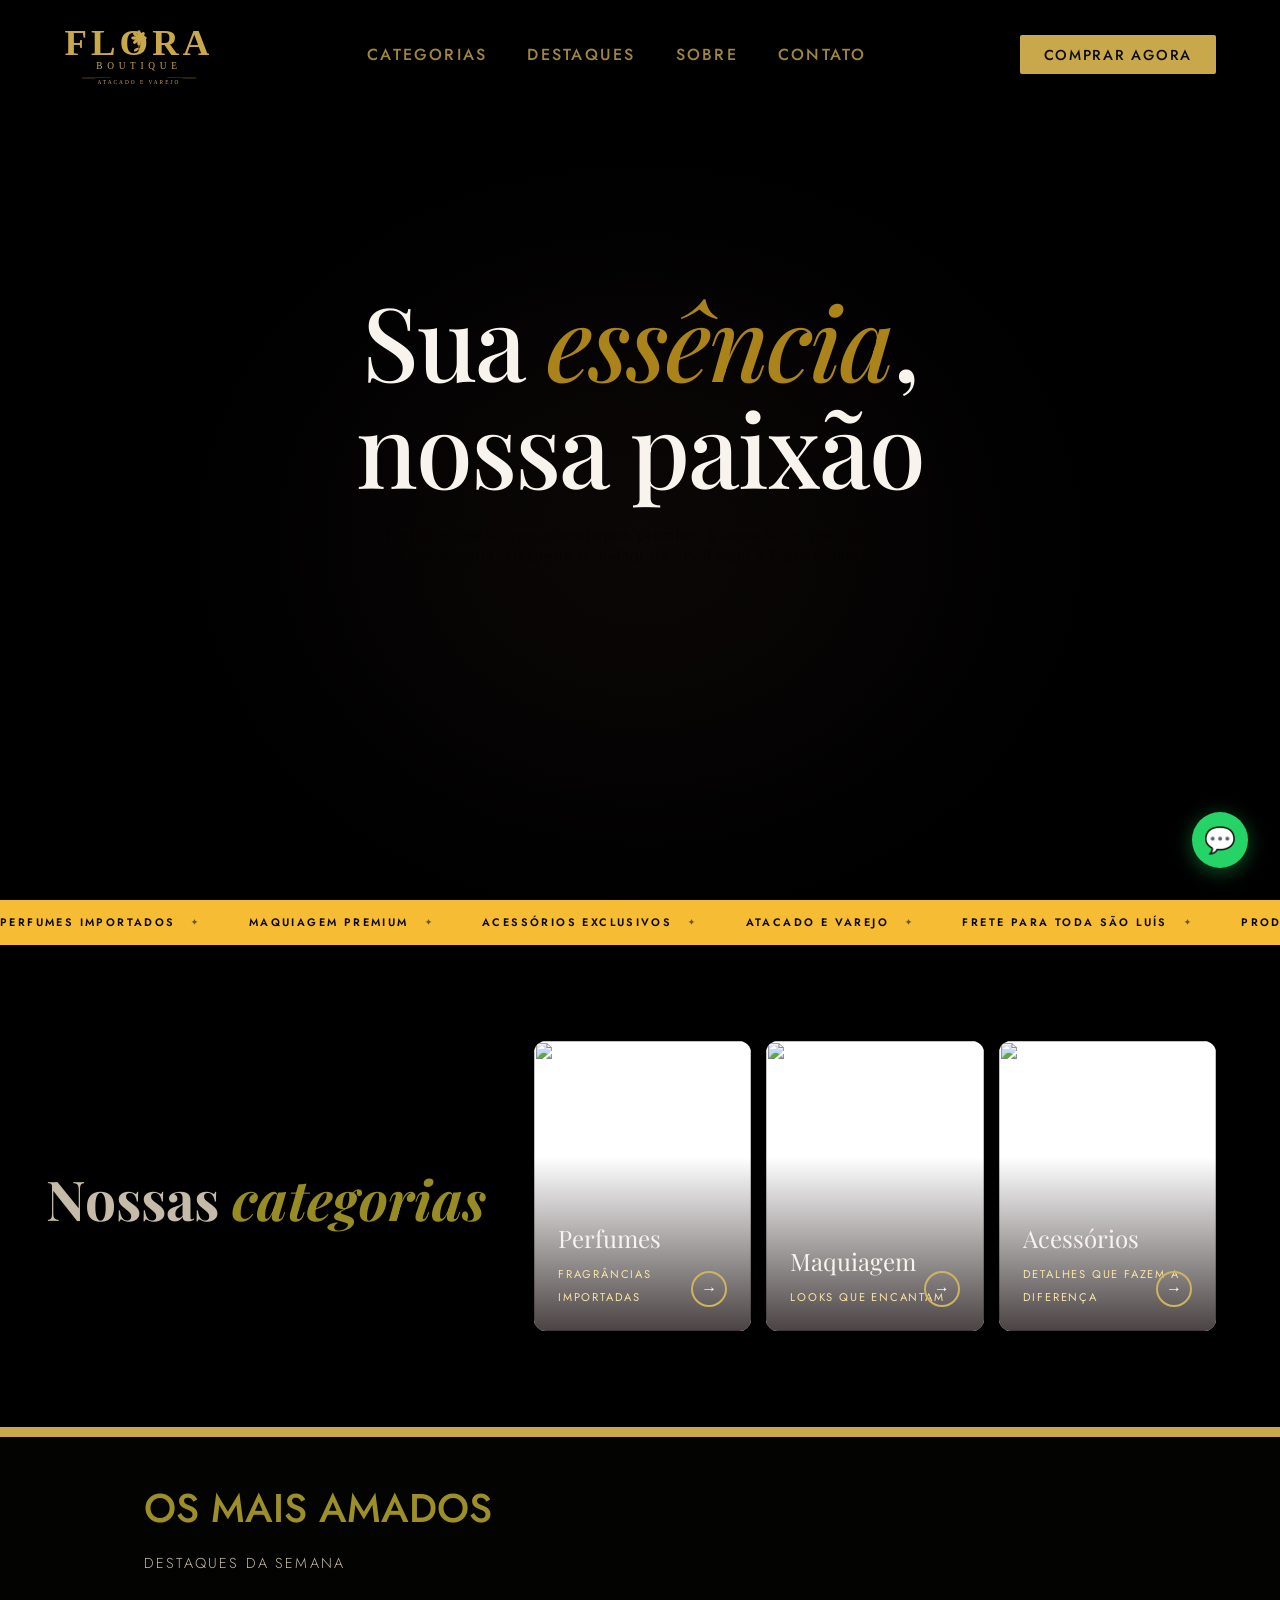
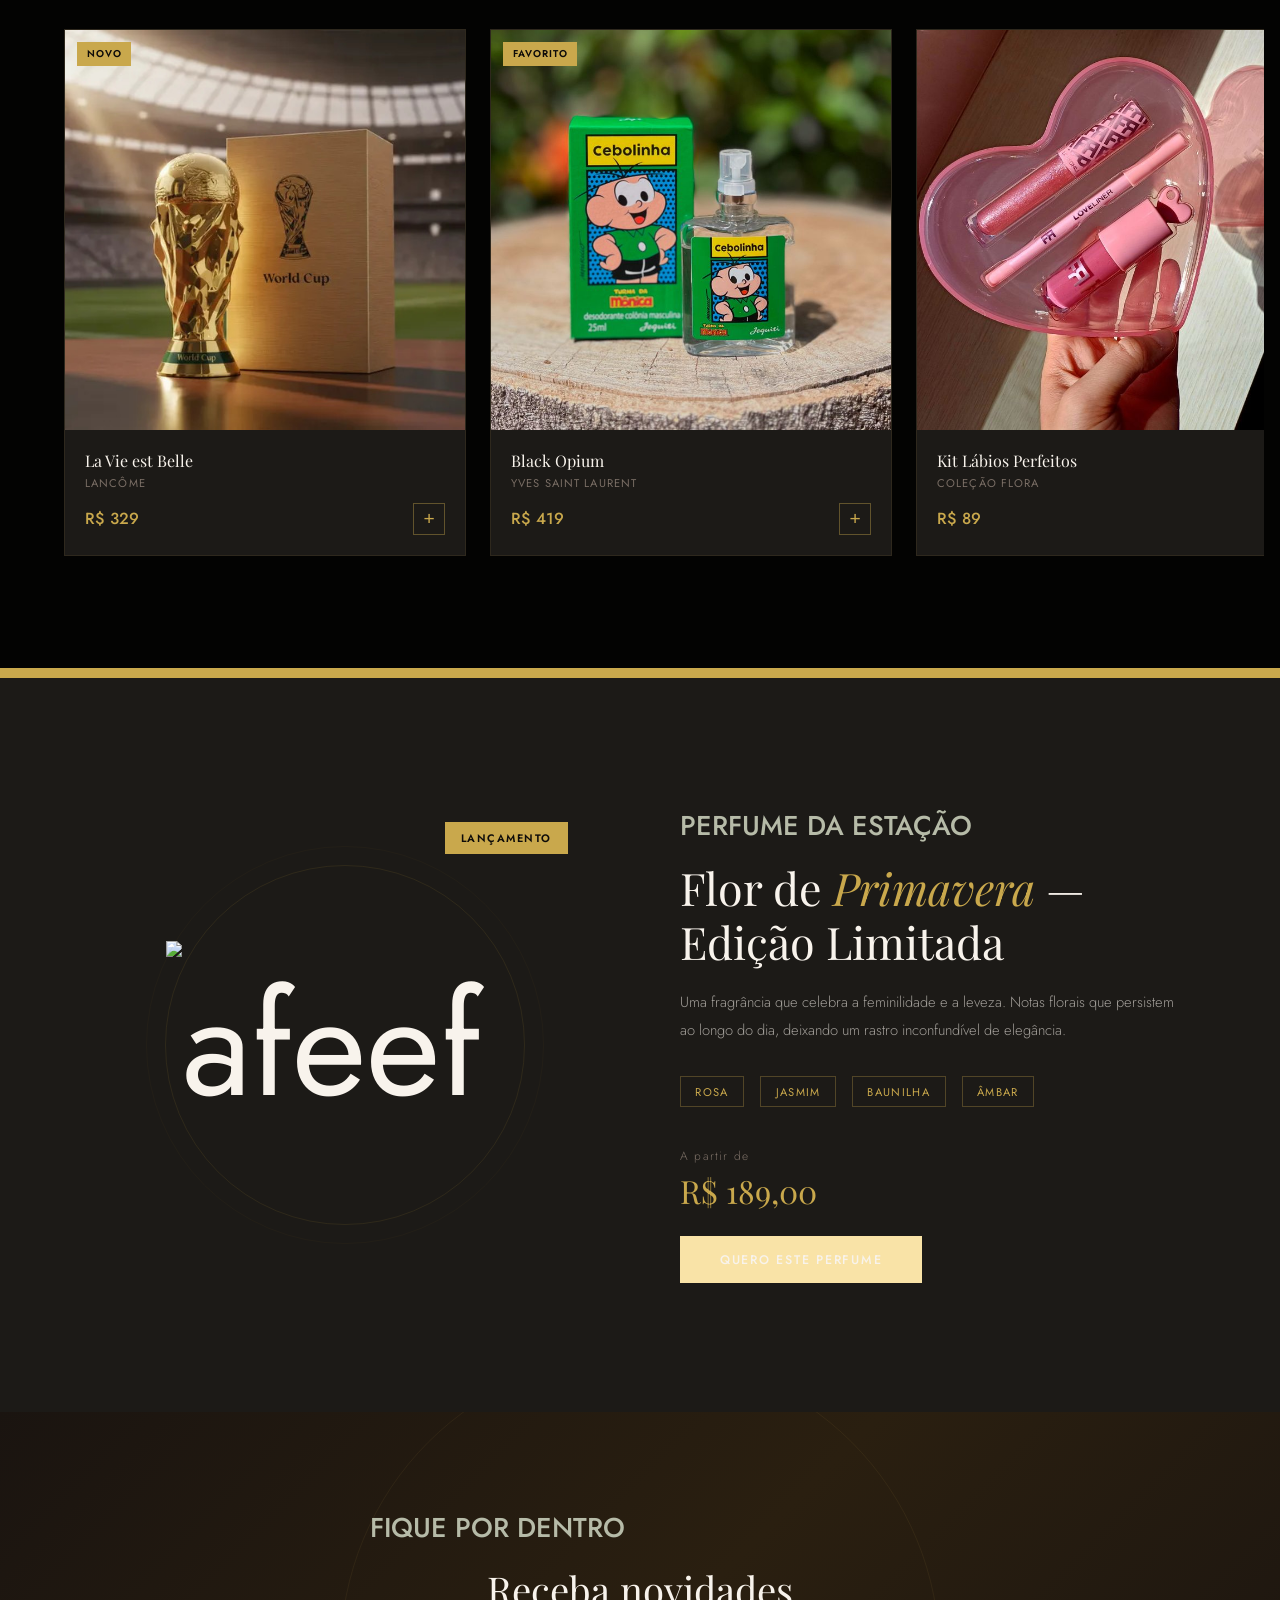
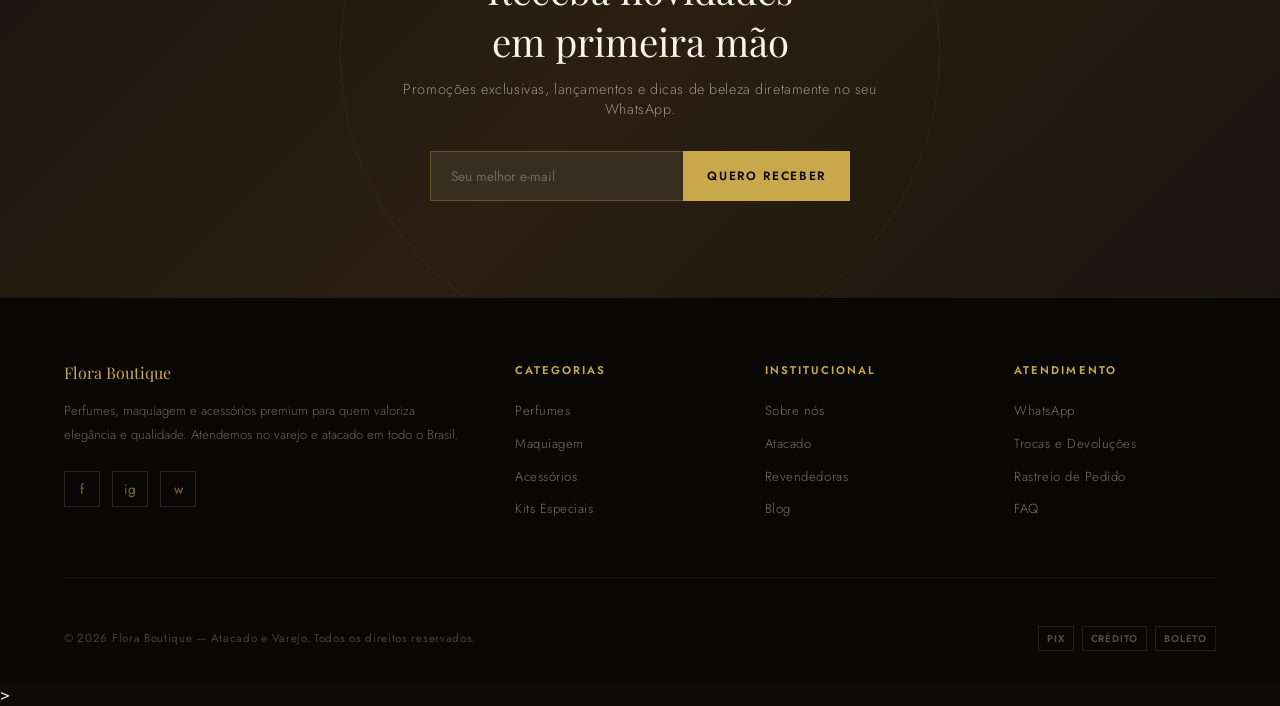
==== commit af664a37: "Flora -> Fauna" ====
--- a/index.html
+++ b/index.html
@@ -146,7 +146,7 @@
         </div>
         <div class="product-info">
           <div class="product-name">Kit Lábios Perfeitos</div>
-          <div class="product-brand">Coleção Fauna</div>
+          <div class="product-brand">Coleção Flora</div>
           <div class="product-footer">
             <span class="product-price">R$ 89</span>
             <button class="product-add" onclick="openWhatsApp('Kit Lábios Perfeitos')">+</button>
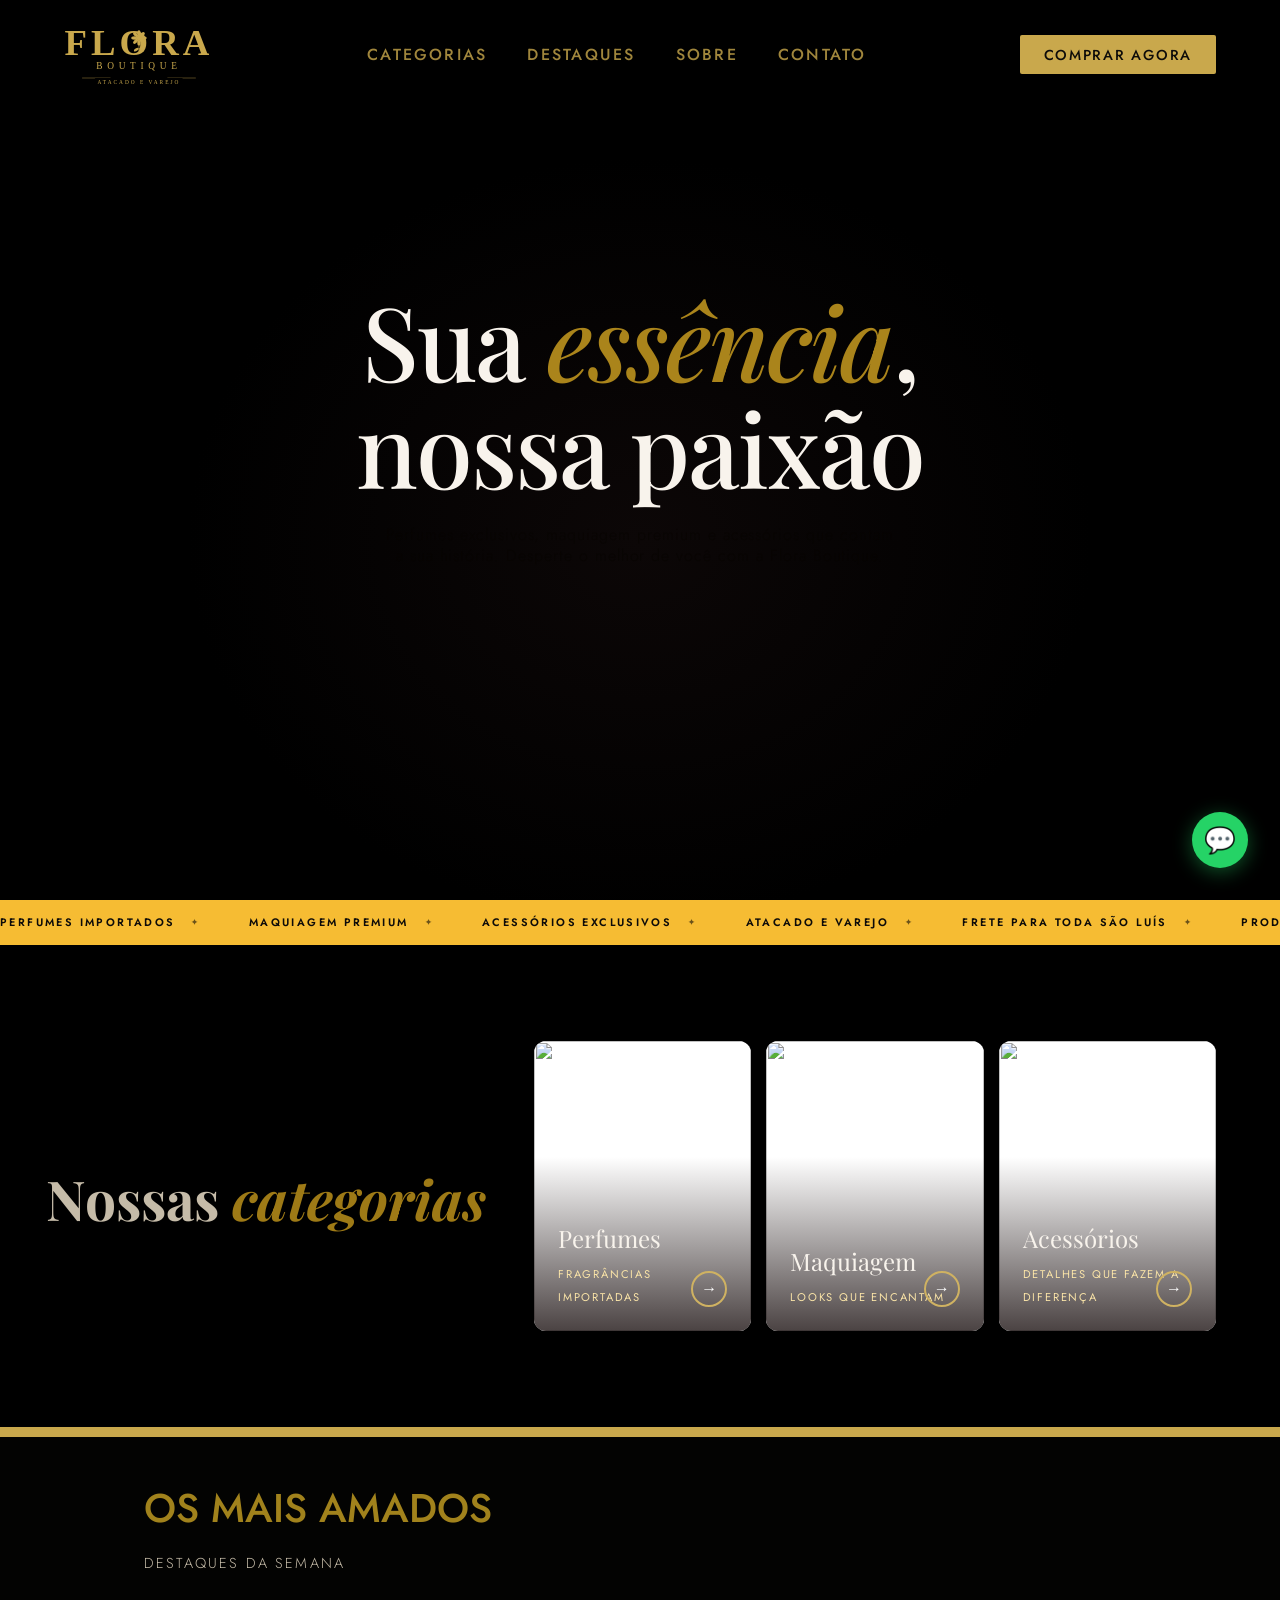
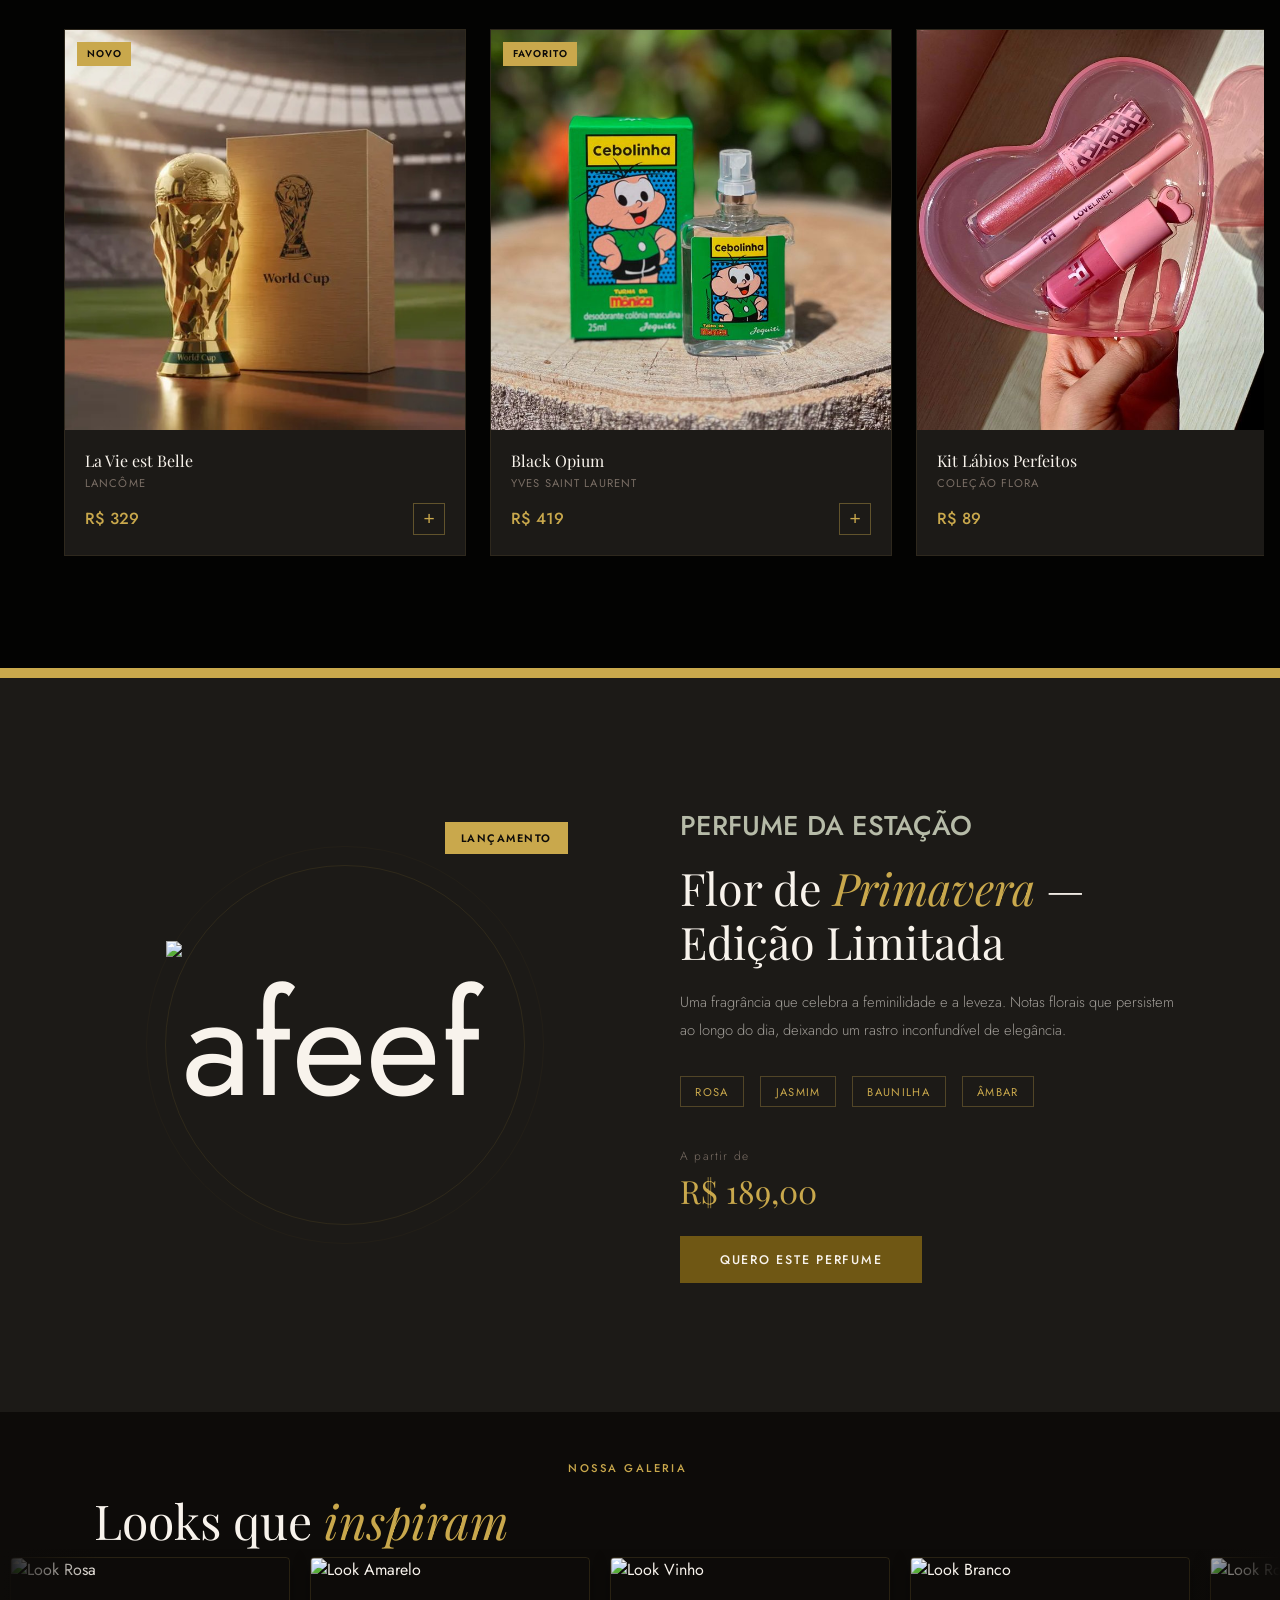
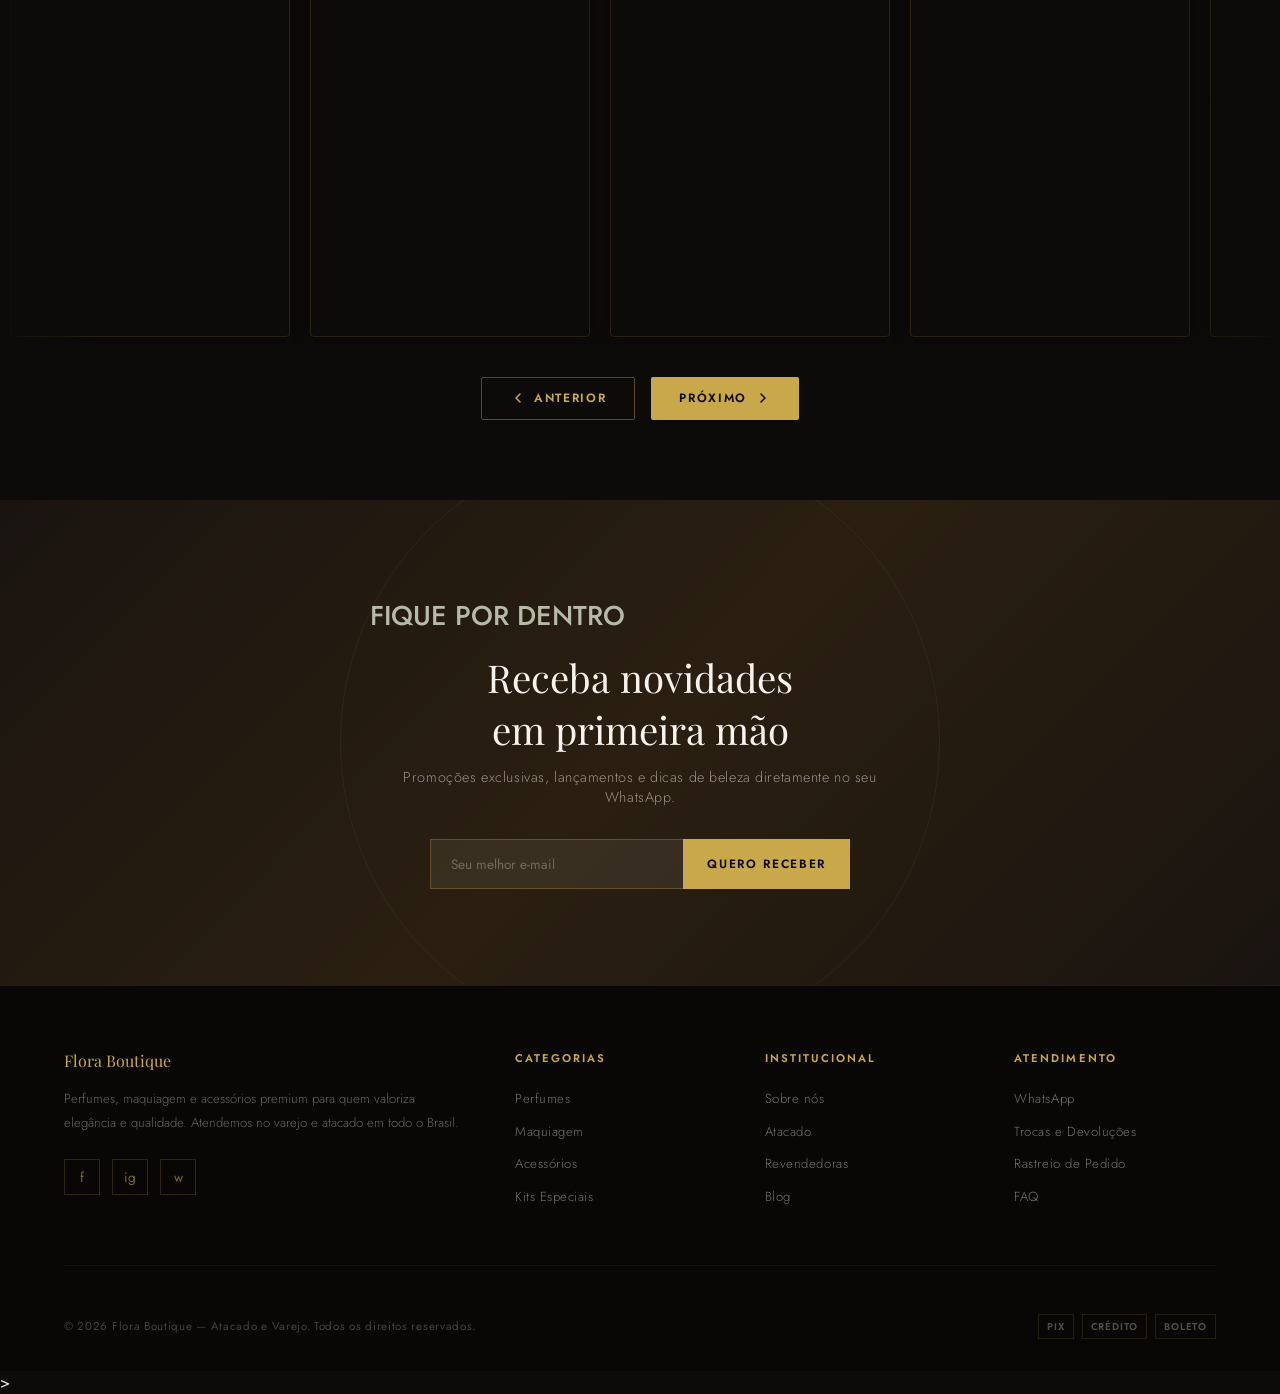
==== commit a5c536d5: "grande atualizacao" ====
--- a/index.html
+++ b/index.html
@@ -205,54 +205,36 @@
     </div>
   </section>
 
-  <!-- ── TESTIMONIALS ────────────────────────────────────────
-  <section class="testimonials">
-    <div class="section-header reveal">
-      <span class="section-eyebrow3">Quem nos escolhe</span>
-      <h2 class="section-title2">Amor de <em>clientes</em></h2>
-    </div>
-    <div class="reviews-grid">
-
-      <div class="review-card reveal">
-        <div class="review-stars">★★★★★</div>
-        <p class="review-text">"Os perfumes são originais e chegaram super rápido. A embalagem é linda e o atendimento foi incrível. Já fiz meu segundo pedido!"</p>
-        <div class="reviewer">
-          <div class="reviewer-avatar">AM</div>
-          <div>
-            <div class="reviewer-name">Ana Martins</div>
-            <div class="reviewer-city">São Luís, MA</div>
-          </div>
-        </div>
-      </div>
-
-      <div class="review-card reveal reveal-delay-1">
-        <div class="review-stars">★★★★★</div>
-        <p class="review-text">"Comprei no atacado para revender e fui super bem atendida. Produtos de qualidade e preço justo. Recomendo demais a Flora Boutique!"</p>
-        <div class="reviewer">
-          <div class="reviewer-avatar">CR</div>
-          <div>
-            <div class="reviewer-name">Camila Rocha</div>
-            <div class="reviewer-city">Teresina, PI</div>
-          </div>
-        </div>
-      </div>
-
-      <div class="review-card reveal reveal-delay-2">
-        <div class="review-stars">★★★★★</div>
-        <p class="review-text">"A maquiagem é de ótima qualidade! A base durou o dia todo e o batom é lindo. Vou com certeza comprar mais. Amei tudo!"</p>
-        <div class="reviewer">
-          <div class="reviewer-avatar">JS</div>
-          <div>
-            <div class="reviewer-name">Juliana Silva</div>
-            <div class="reviewer-city">Fortaleza, CE</div>
-          </div>
-        </div>
-      </div>
-
-    </div>
-  </section>
-  -->
-
+  <section class="carousel-section">
+    <div class="section-header reveal" style="padding-top:3rem;">
+      <span class="section-eyebrow7">Nossa galeria</span>
+      <h2 class="section-title7">Looks que <em>inspiram</em></h2>
+    </div>
+    <div class="carousel-track-wrapper">
+      <div class="carousel-track" id="carouselTrack">
+        <!-- Fotos originais -->
+        <div class="carousel-card"><img src="ft.img/foto1.jpeg" alt="Look Rosa" /></div>
+        <div class="carousel-card"><img src="ft.img/foto2.jpeg" alt="Look Amarelo" /></div>
+        <div class="carousel-card"><img src="ft.img/foto4.jpeg" alt="Look Vinho" /></div>
+        <div class="carousel-card"><img src="ft.img/foto3.jpeg" alt="Look Branco" /></div>
+        <!-- Duplicatas para loop infinito -->
+        <div class="carousel-card"><img src="ft.img/foto1.jpeg" alt="Look Rosa" /></div>
+        <div class="carousel-card"><img src="ft.img/foto2.jpeg" alt="Look Amarelo" /></div>
+        <div class="carousel-card"><img src="ft.img/foto4.jpeg" alt="Look Vinho" /></div>
+        <div class="carousel-card"><img src="ft.img/foto3.jpeg" alt="Look Branco" /></div>
+      </div>
+    </div>
+    <div class="carousel-controls">
+      <button class="carousel-btn carousel-btn--prev" id="btnPrev">
+        <svg viewBox="0 0 24 24"><polyline points="15 18 9 12 15 6"/></svg>
+        Anterior
+      </button>
+      <button class="carousel-btn carousel-btn--next" id="btnNext">
+        Próximo
+        <svg viewBox="0 0 24 24"><polyline points="9 6 15 12 9 18"/></svg>
+      </button>
+    </div>
+  </section>
   <!-- ── NEWSLETTER ────────────────────────────────────────── -->
   <section class="newsletter" id="contato">
     <div class="newsletter-content reveal">
--- a/style.css
+++ b/style.css
@@ -209,7 +209,7 @@
   letter-spacing: 0.14em;
   text-transform: uppercase;
   color: var(--dark);
-  background: #f9e3a7;
+  background: #e2ab126b;
   padding: 0.9rem 2.5rem;
   border: none;
   cursor: pointer;
@@ -293,7 +293,7 @@
   margin-left: -7rem;
 }
 .section-title em { 
-  font-style: italic; color: #978b23;
+  font-style: italic; color: #9e7a16;
 }
 
 .section-eyebrow2 {
@@ -474,7 +474,7 @@
   font-weight: 500;
   letter-spacing: 0rem;
   text-transform: uppercase;
-  color: #9c8f28;
+  color: #a1821c;
   margin-bottom: 1rem;
   margin-top: -70px;
   display: flex;
@@ -493,7 +493,7 @@
   width: 100%
 }
 .featured .section-title2 em {
-  color: #d3b925;
+  color: #cebc58;
   font-style: italic;
 }
 
@@ -1111,7 +1111,7 @@
   }
 
   .newsletter-input {
-    border-right: 0.5px solid rgba(195, 163, 74, 0.3);
+    border-right: 0.5px solid rgba(201,168,76,0.3);
   }
 
   .footer-top {
@@ -1137,3 +1137,153 @@
     object-position: center center;
   }
 }
+
+
+/* ── CAROUSEL / GALERIA ──────────────── */
+.carousel-section {
+  background: var(--black);
+  padding: 0 0 5rem;
+  overflow: hidden;
+}
+.carousel-track-wrapper {
+  overflow: hidden;
+  width: 100%;
+  position: relative;
+}
+
+.carousel-track-wrapper::before,
+.carousel-track-wrapper::after {
+  content: '';
+  position: absolute;
+  top: 0; bottom: 0;
+  width: 100px;
+  z-index: 2;
+  pointer-events: none;
+}
+.section-eyebrow7 {
+  font-size: 0.7rem;
+  font-weight: 500;
+  letter-spacing: 0.22em;
+  text-transform: uppercase;
+  margin-left: 40%;
+  color: var(--gold);
+  margin-bottom: 1rem;
+  display: block;
+}
+.section-title7 {
+    font-family: 'Playfair Display', serif;
+  font-size: clamp(2rem, 4vw, 3rem);
+  font-weight: 400;
+  line-height: 1.2;
+  color: var(--cream);
+}
+.section-title7 em {
+  font-style: italic; color: var(--gold); 
+}
+
+.carousel-track-wrapper::before {
+  left: 0;
+  background: linear-gradient(to right, var(--black), transparent);
+}
+.carousel-track-wrapper::after {
+  right: 0;
+  background: linear-gradient(to left, var(--black), transparent);
+}
+.carousel-track {
+  display: flex;
+  gap: 20px;
+  width: max-content;
+  animation: scrollLeft 18s linear infinite;
+  padding: 8px 10px;
+}
+.carousel-track:hover { animation-play-state: paused; }
+@keyframes scrollLeft {
+  0%   { transform: translateX(0); }
+  100% { transform: translateX(-50%); }
+}
+.carousel-card {
+  flex-shrink: 0;
+  width: 280px;
+  height: 380px;
+  border-radius: 4px;
+  overflow: hidden;
+  cursor: pointer;
+  border: 0.5px solid rgba(201,168,76,0.15);
+  box-shadow: 0 4px 18px rgba(0,0,0,0.3);
+  transition: transform 0.3s ease, box-shadow 0.3s ease, border-color 0.3s;
+}
+.carousel-card:hover {
+  transform: translateY(-6px) scale(1.02);
+  box-shadow: 0 12px 32px rgba(0,0,0,0.5);
+  border-color: rgba(201,168,76,0.5);
+}
+.carousel-card img {
+  width: 100%;
+  height: 100%;
+  object-fit: cover;
+  object-position: top;
+  display: block;
+  transition: transform 0.4s ease;
+}
+.carousel-card:hover img { transform: scale(1.05); }
+.carousel-controls {
+  display: flex;
+  justify-content: center;
+  gap: 1rem;
+  margin-top: 2rem;
+}
+.carousel-btn {
+  display: flex;
+  align-items: center;
+  gap: 8px;
+  padding: 0.7rem 1.75rem;
+  border: none;
+  border-radius: 2px;
+  font-family: 'Jost', sans-serif;
+  font-size: 0.75rem;
+  font-weight: 600;
+  letter-spacing: 0.14em;
+  text-transform: uppercase;
+  cursor: pointer;
+  transition: all 0.25s ease;
+}
+.carousel-btn--prev {
+  background: transparent;
+  color: var(--gold);
+  border: 0.5px solid rgba(201,168,76,0.4);
+}
+.carousel-btn--prev:hover {
+  background: rgba(201,168,76,0.08);
+  border-color: var(--gold);
+  transform: translateX(-3px);
+}
+.carousel-btn--next {
+  background: var(--gold);
+  color: var(--black);
+}
+.carousel-btn--next:hover {
+  background: var(--gold-light);
+  transform: translateX(3px);
+}
+.carousel-btn svg {
+  width: 16px; height: 16px;
+  stroke: currentColor; fill: none;
+  stroke-width: 2.2;
+  stroke-linecap: round; stroke-linejoin: round;
+}
+
+/* ── MOBILE ──────────────────────────── */
+@media (max-width: 900px) {
+  nav { padding: 1rem 1.5rem; }
+  .nav-links, .nav-cta { display: none; }
+  .categories-grid { grid-template-columns: 1fr; gap: 1px; }
+  .cat-card { aspect-ratio: 16/9; }
+  .products-grid { grid-template-columns: repeat(2, 1fr); }
+  .highlight-inner { grid-template-columns: 1fr; gap: 2rem; }
+  .highlight-circle { width: 240px; height: 240px; font-size: 6rem; }
+  .reviews-grid { grid-template-columns: 1fr; }
+  .footer-top { grid-template-columns: 1fr 1fr; }
+  .featured, .categories, .highlight, .testimonials, .newsletter, footer { padding: 4rem 1.5rem; }
+  .carousel-card { width: 200px; height: 280px; }
+  .carousel-btn { padding: 0.6rem 1.25rem; font-size: 0.7rem; }
+}
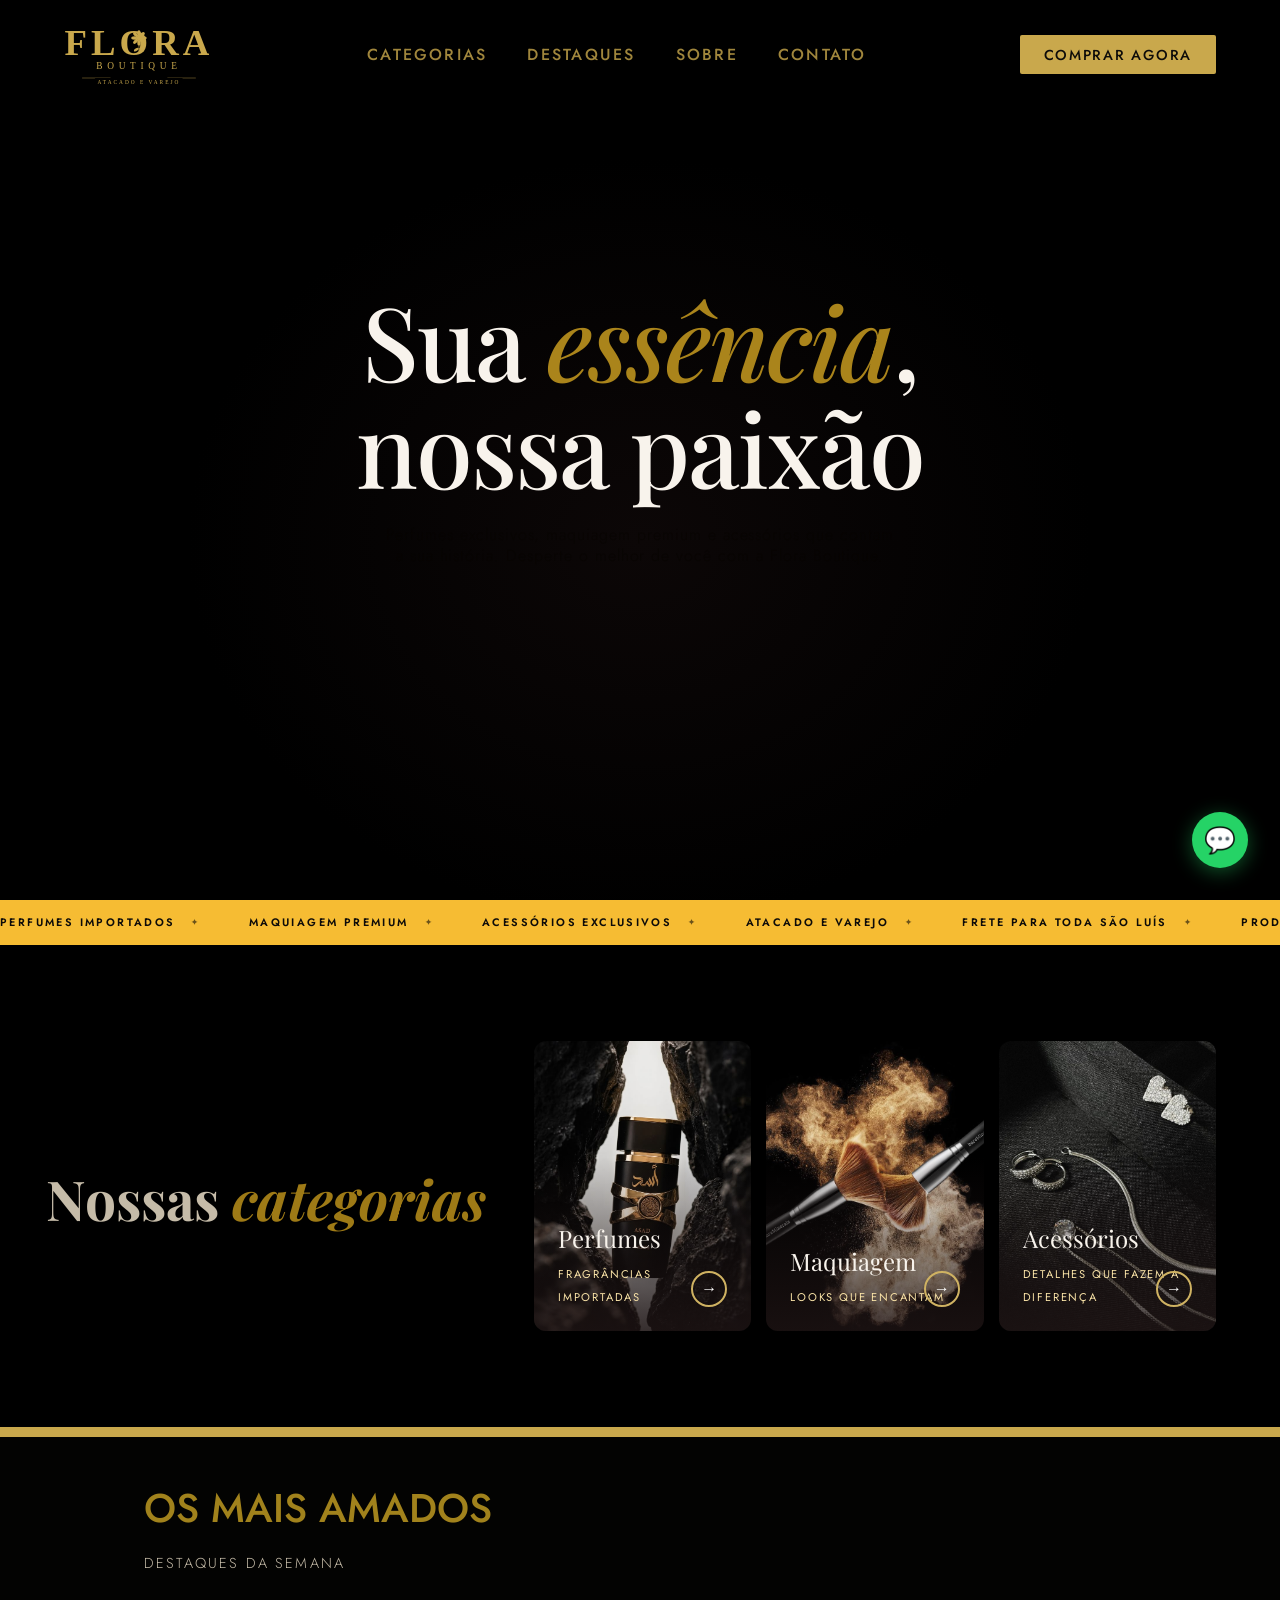
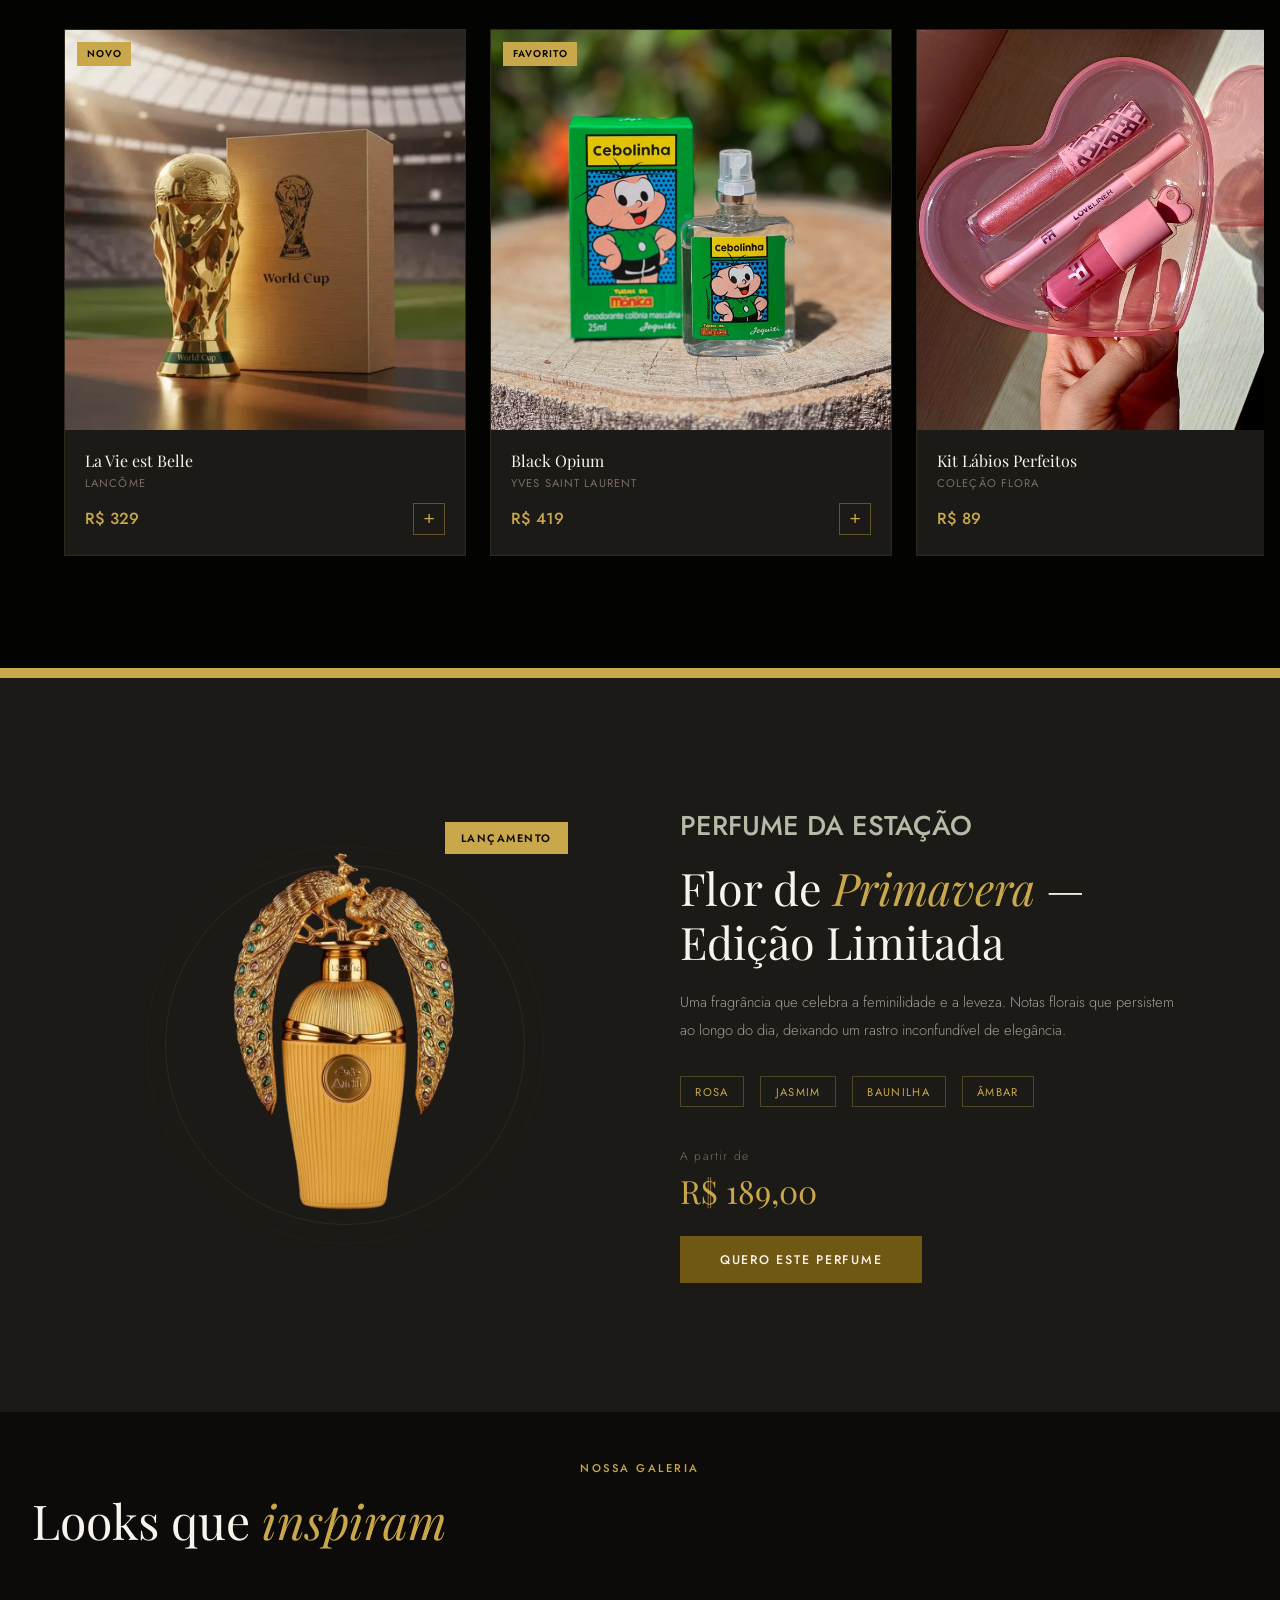
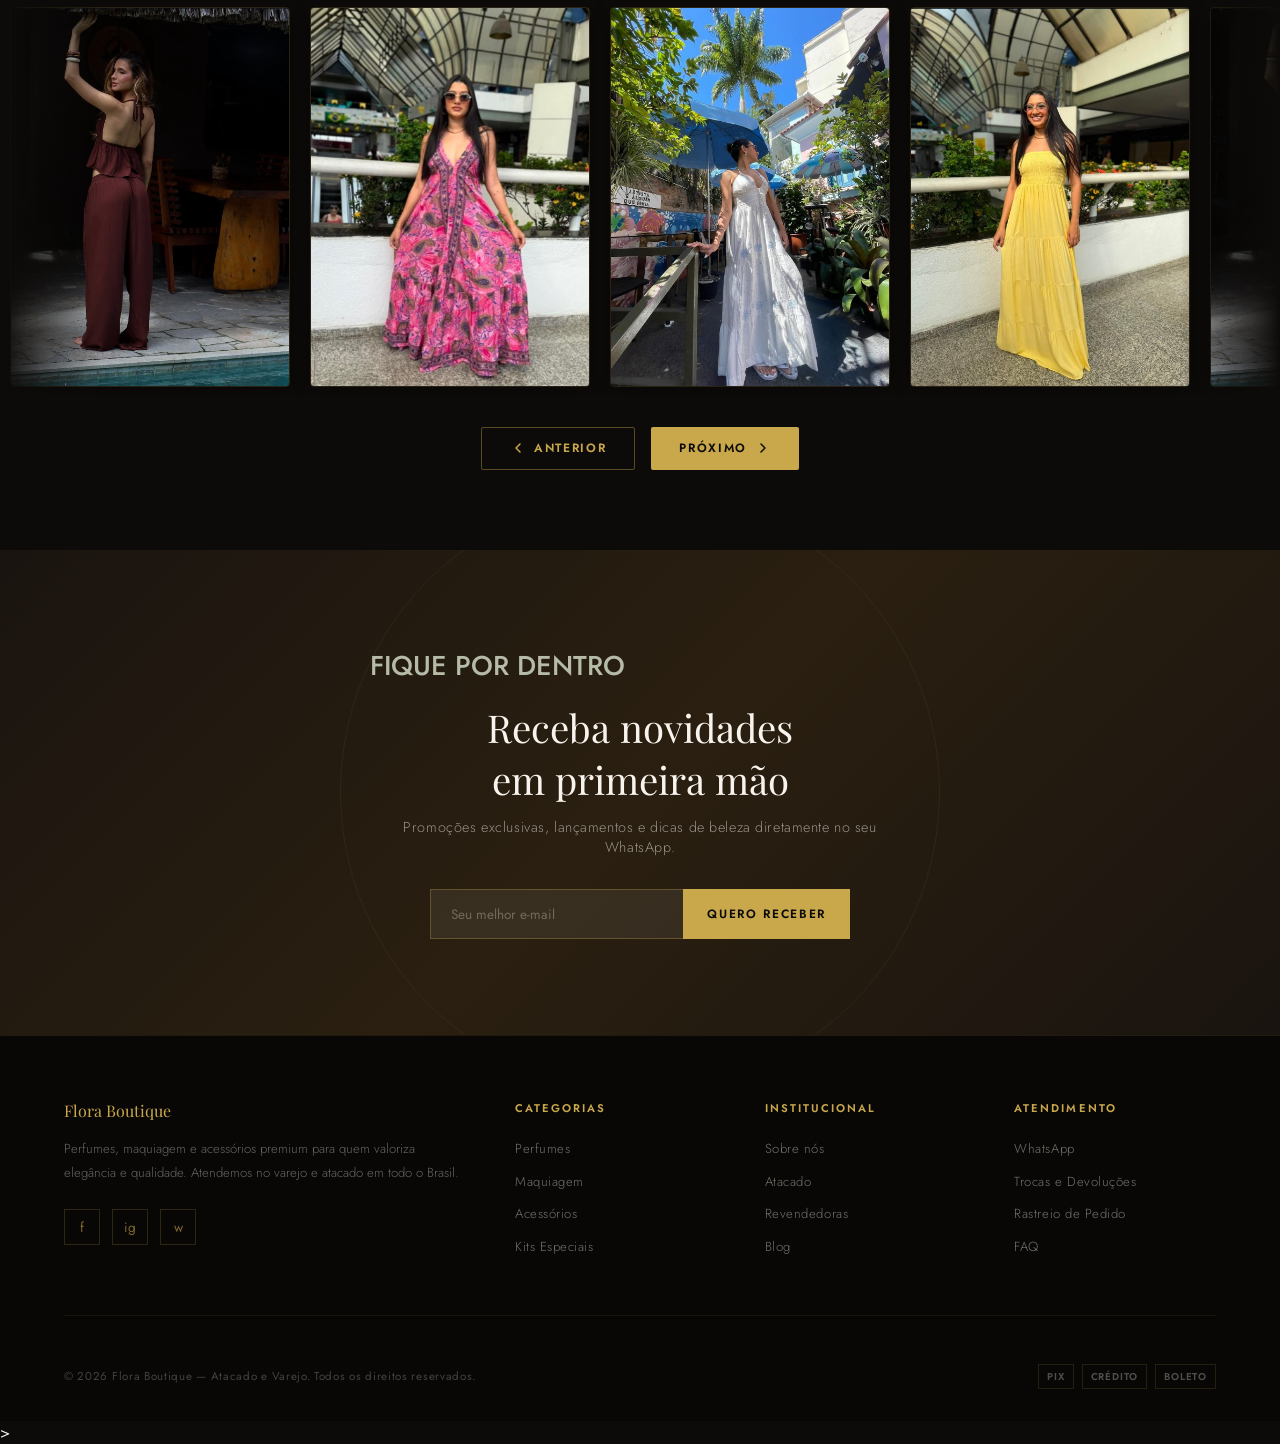
==== commit 1a88f0fb: "Alinhei cabeçalho do carrossel" ====
--- a/index.html
+++ b/index.html
@@ -206,7 +206,7 @@
   </section>
 
   <section class="carousel-section">
-    <div class="section-header reveal" style="padding-top:3rem;">
+    <div class="section-header-car" style="padding-top:3rem;">
       <span class="section-eyebrow7">Nossa galeria</span>
       <h2 class="section-title7">Looks que <em>inspiram</em></h2>
     </div>
--- a/style.css
+++ b/style.css
@@ -279,6 +279,16 @@
   align-items: flex-start; /* alinha à esquerda */
   text-align: justify;
   padding-left: 94px;
+  padding-top: 50px;
+  justify-content: center;
+}
+
+.section-header-car {
+  display: flex;
+  flex-direction: column; /* mantém span e h2 um abaixo do outro */
+  justify-content: center; /* centraliza verticalmente */
+  align-items: center; /* alinha à esquerda */
+  text-align: justify;
   padding-top: 50px;
   justify-content: center;
 }
@@ -1164,18 +1174,23 @@
   font-size: 0.7rem;
   font-weight: 500;
   letter-spacing: 0.22em;
-  text-transform: uppercase;
-  margin-left: 40%;
+  text-transform: uppercase;    
   color: var(--gold);
   margin-bottom: 1rem;
   display: block;
+  align-items: center; 
+  display: flex;
+
 }
 .section-title7 {
-    font-family: 'Playfair Display', serif;
+  font-family: 'Playfair Display', serif;
   font-size: clamp(2rem, 4vw, 3rem);
   font-weight: 400;
   line-height: 1.2;
   color: var(--cream);
+  margin-bottom: 50px;
+  margin-left: 05%;
+  width: 100%;
 }
 .section-title7 em {
   font-style: italic; color: var(--gold); 
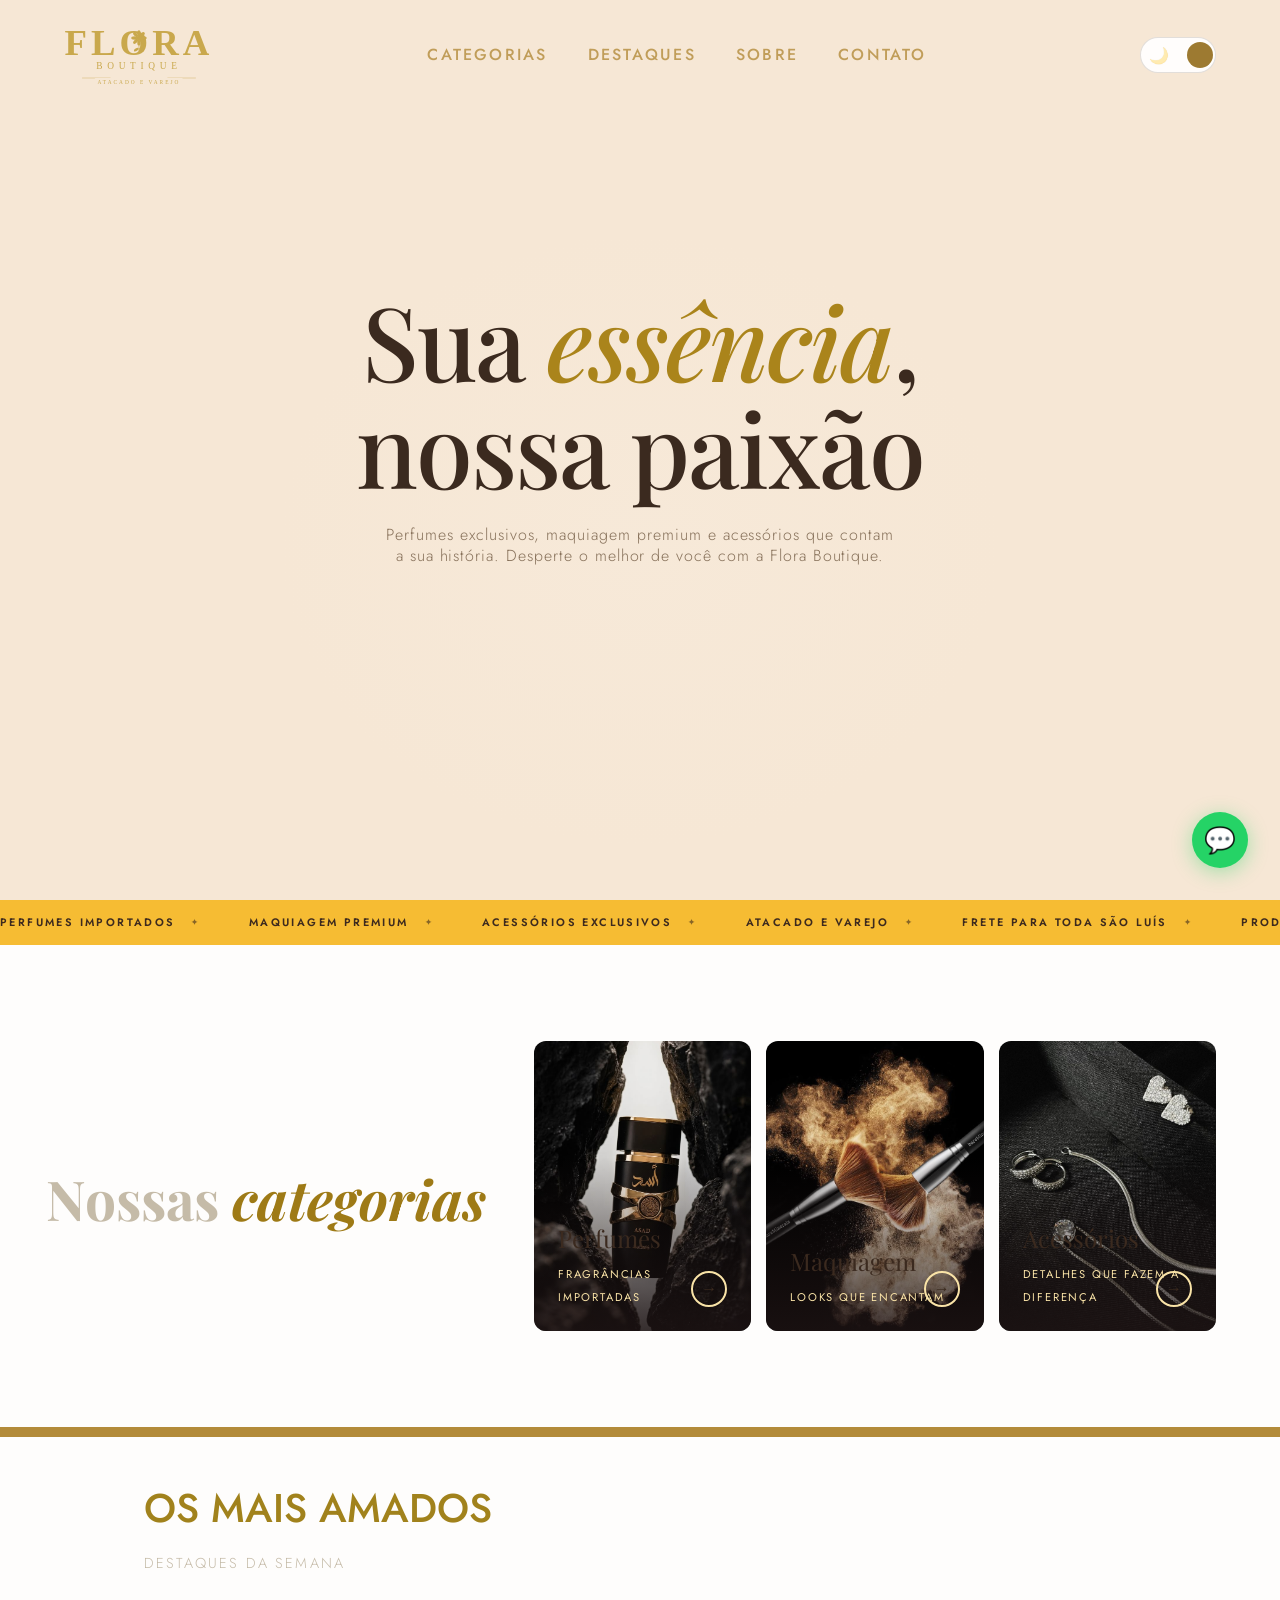
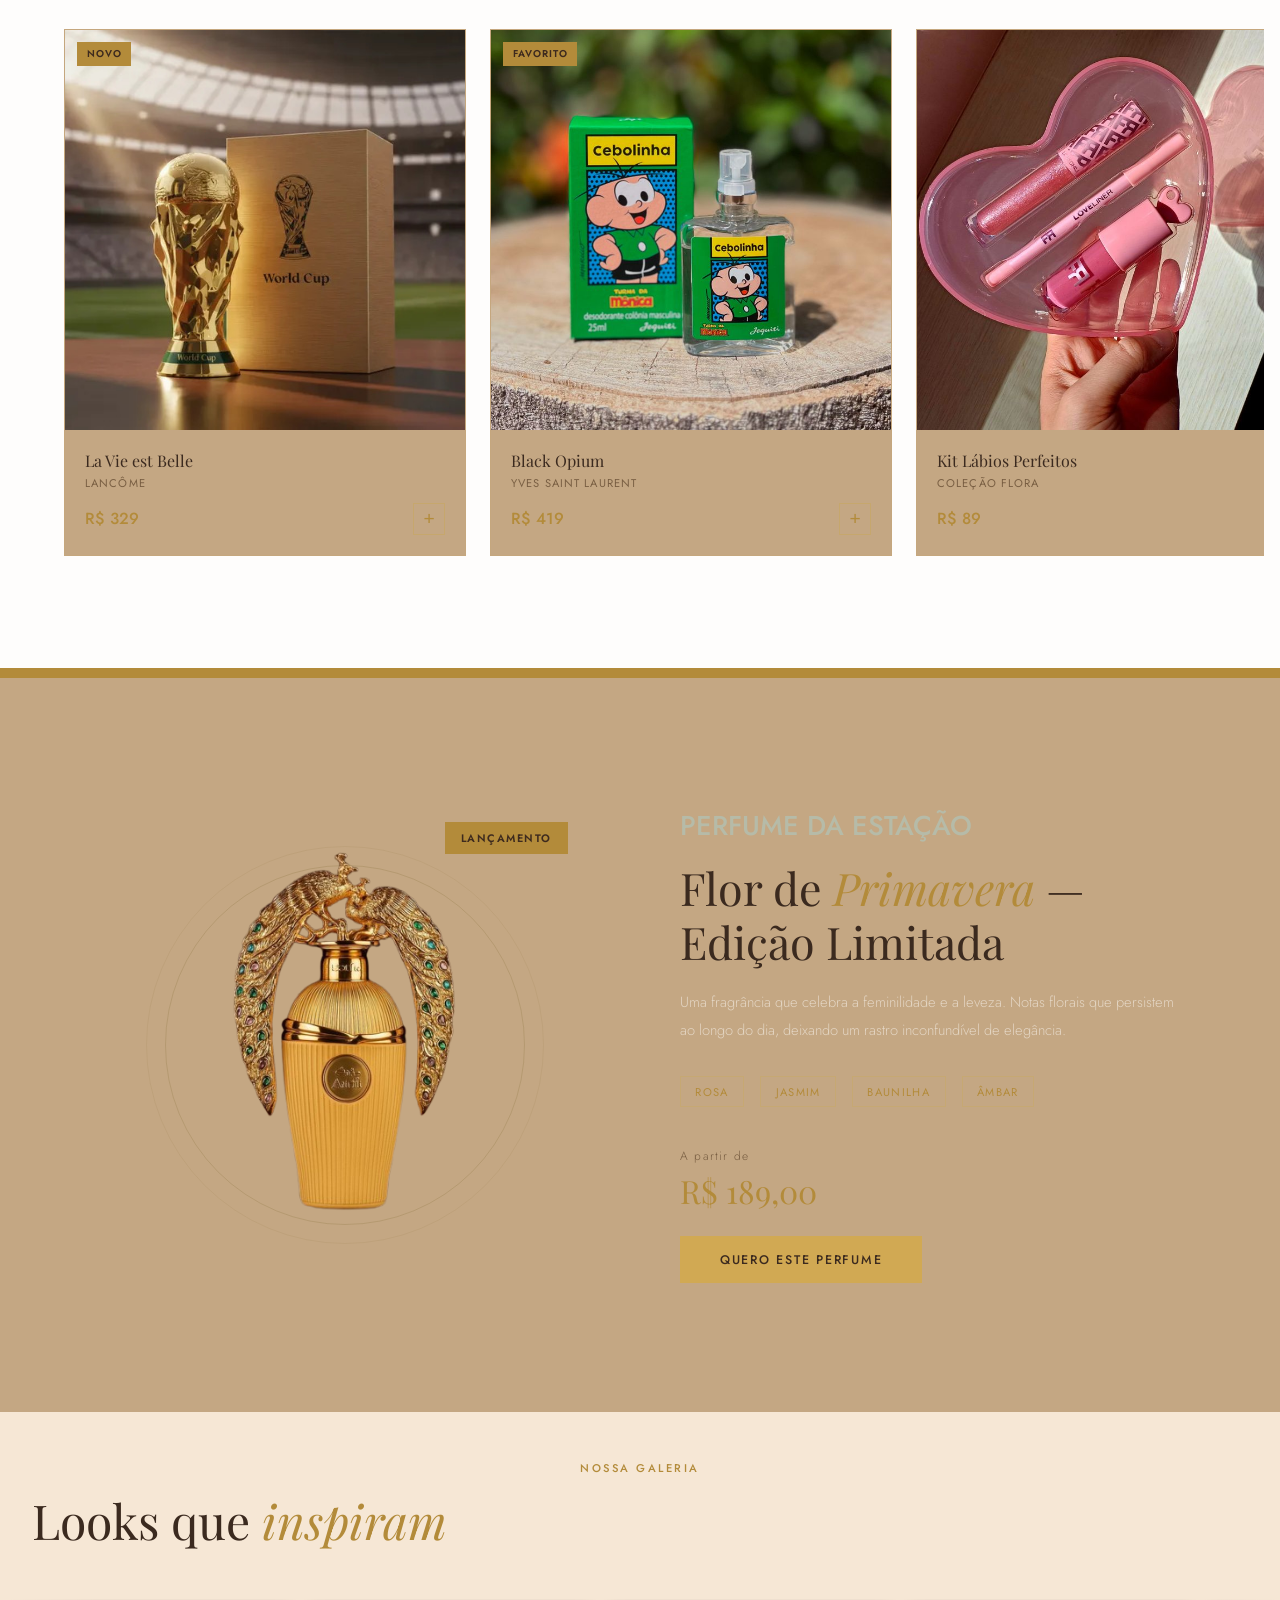
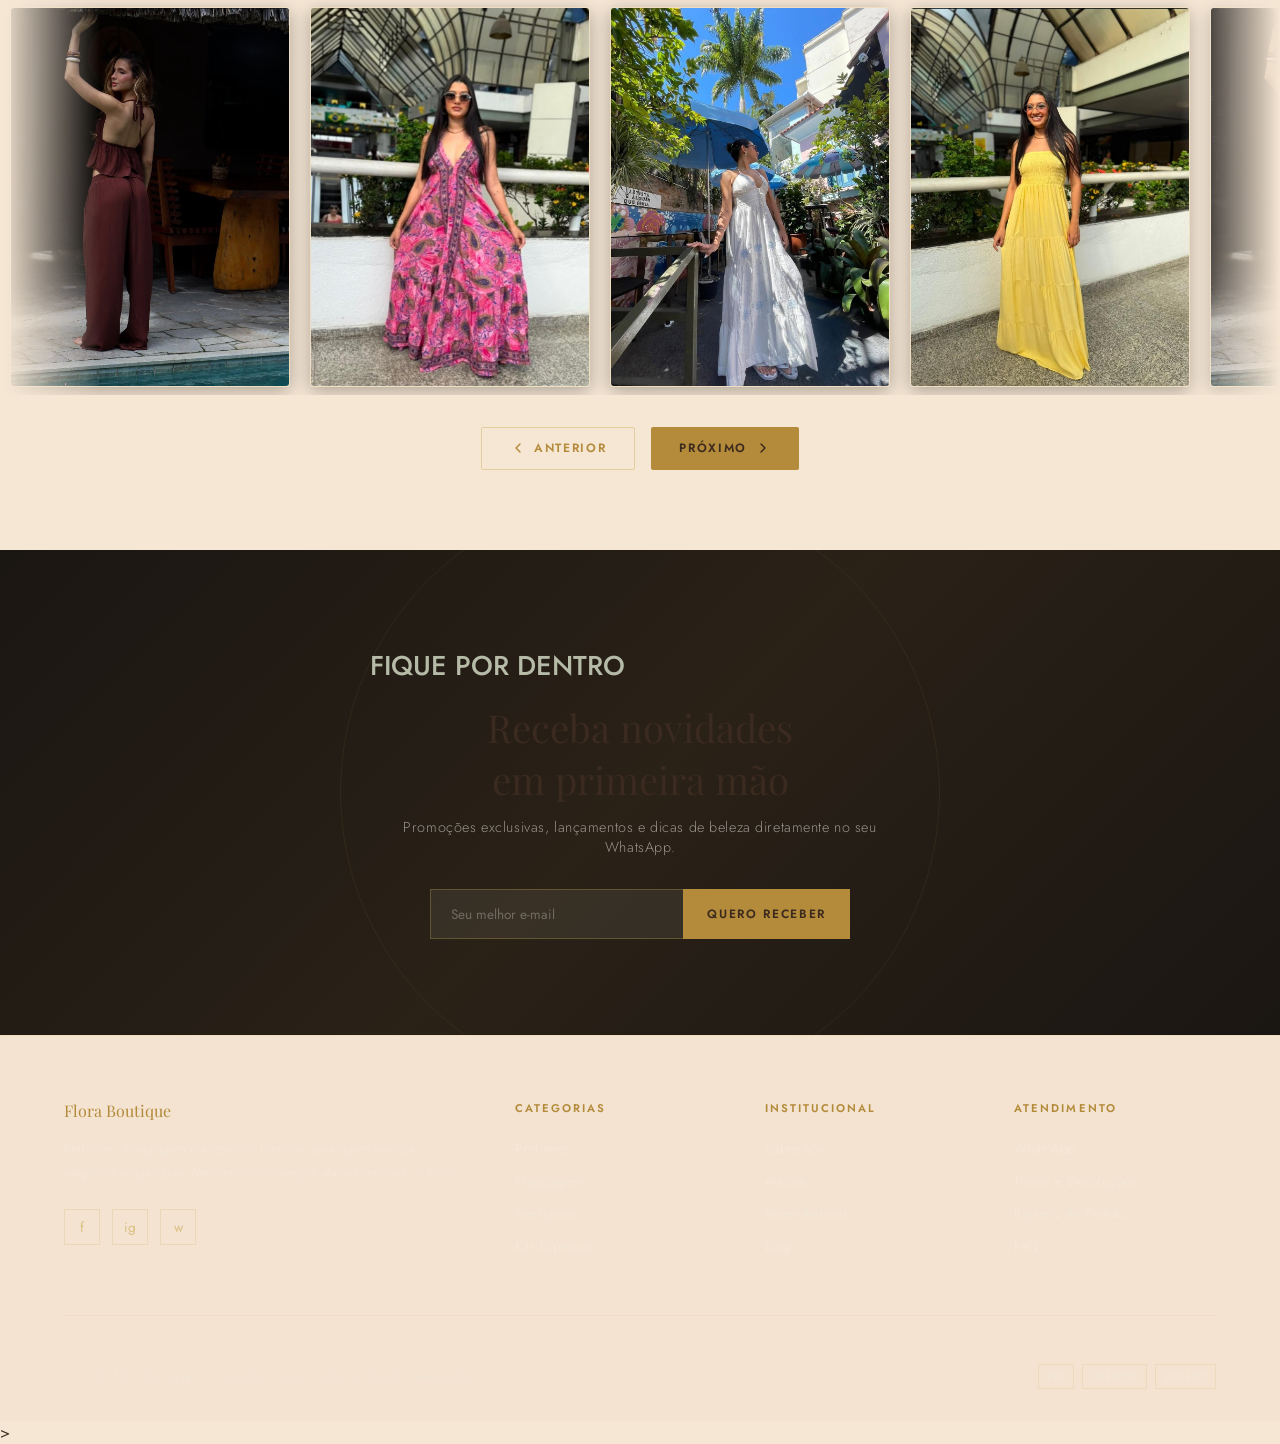
==== commit fb79d59c: "Added switch theme fucntion" ====
--- a/index.html
+++ b/index.html
@@ -25,7 +25,11 @@
       <li><a href="#sobre">Sobre</a></li>
       <li><a href="#contato">Contato</a></li>
     </ul>
-    <a href="https://wa.me/5598984853656?text=alora" class="nav-cta">Comprar agora</a>
+    <button id="theme-toggle" class="theme-toggle" aria-label="Alternar tema claro e escuro">
+      <span class="theme-icon theme-icon--moon">🌙</span>
+      <span class="theme-icon theme-icon--sun">☀️</span>
+      <span class="theme-toggle__circle"></span>
+    </button>
   </nav>
   
   <!-- ── HERO ─────────────────────────────────────────────── -->
--- a/style.css
+++ b/style.css
@@ -1,6 +1,9 @@
 *, *::before, *::after { margin: 0; padding: 0; box-sizing: border-box; }
 @import url('https://fonts.googleapis.com/css2?family=Quicksand:wght@300..700&display=swap');
 :root {
+  --bg: #0D0B09;
+  --surface: #1A1612;
+  --surface-soft: rgba(13, 11, 9, 0.92);
   --gold: #C9A84C;
   --gold-light: #E8D5A3;
   --gold-cream: #f9e3a7;
@@ -10,17 +13,39 @@
   --black: #0D0B09;
   --charcoal: #1C1A17;
   --rose: #E8C9BC;
-  --text-main: #2A2520;
-  --text-muted: #7A6E65;
+  --text-main: #F8F3EC;
+  --text-muted: rgba(248, 243, 236, 0.65);
+  --border: rgba(201, 168, 76, 0.2);
+  --bg-alt: #14100E;
 }
 
 html { scroll-behavior: smooth; }
 
 body {
   font-family: 'Jost', sans-serif;
-  background: var(--black);
+  background: var(--bg);
   color: var(--cream);
   overflow-x: hidden;
+  transition: background 0.35s ease, color 0.35s ease;
+}
+
+body[data-theme="light"] {
+  --bg: #F6E7D5;
+  --surface: #F3E3D0;
+  --surface-soft: rgba(255, 255, 255, 0.92);
+  --gold: #B38B3A;
+  --gold-light: #E8D5A3;
+  --gold-cream: #F9E3A7;
+  --gold-dark: #9D7A31;
+  --cream: #3B2A1F;
+  --cream-dark: #A88A75;
+  --black: #3D2A1E;
+  --charcoal: #C4A783;
+  --rose: #E8C9BC;
+  --text-main: #3B2A1F;
+  --text-muted: rgba(91, 67, 41, 0.72);
+  --border: rgba(201, 168, 76, 0.18);
+  --bg-alt: #E7D6C7;
 }
 
 /* ── NAV ─────────────────────────────── */
@@ -35,9 +60,9 @@
   transition: background 0.4s, backdrop-filter 0.4s;
 }
 nav.scrolled {
-  background: #0d0b09eb;
+  background: var(--surface-soft);
   backdrop-filter: blur(12px);
-  border-bottom: 0.5px solid rgba(201, 168, 76, 0.2);
+  border-bottom: 0.5px solid var(--border);
 }
 .nav-logo img {
   width: 150px;
@@ -67,19 +92,85 @@
   transition: opacity 0.2s, color 0.2s;
 }
 .nav-links a:hover { opacity: 1; color: var(--gold); }
-.nav-cta {
-  font-size: 0.9rem;
-  font-weight: 500;
-  letter-spacing: 0.12em;
-  text-transform: uppercase;
-  color: var(--black);
+
+.theme-toggle {
+  width: 76px;
+  height: 36px;
+  position: relative;
+  padding: 4px;
+  border: 1px solid var(--border);
+  border-radius: 999px;
+  background: var(--surface-soft);
+  cursor: pointer;
+  transition: background 0.25s ease, border-color 0.25s ease;
+}
+
+body[data-theme="light"] .theme-toggle {
+  background: rgba(255, 255, 255, 0.92);
+  border-color: rgba(61, 42, 30, 0.15);
+}
+
+.theme-toggle:hover {
+  background: rgba(255, 255, 255, 0.96);
+}
+
+body[data-theme="light"] .theme-toggle:hover {
+  background: rgba(255, 255, 255, 1);
+}
+
+.theme-icon {
+  position: absolute;
+  top: 50%;
+  transform: translateY(-50%);
+  font-size: 1rem;
+  opacity: 0.85;
+  transition: opacity 0.2s ease, color 0.2s ease, text-shadow 0.2s ease;
+  text-shadow: 0 0 1px rgba(0, 0, 0, 0.25);
+}
+
+.theme-icon--moon {
+  left: 8px;
+  color: var(--text-main);
+}
+
+.theme-icon--sun {
+  right: 8px;
+  color: var(--gold-dark);
+}
+
+.theme-toggle__circle {
+  width: 26px;
+  height: 26px;
+  border-radius: 50%;
   background: var(--gold);
-  padding: 0.6rem 1.5rem;
-  border-radius: 2px;
-  text-decoration: none;
-  transition: background 0.2s;
-}
-.nav-cta:hover { background: var(--gold-light); }
+  transition: transform 0.3s ease, background 0.3s ease;
+  position: absolute;
+  top: 50%;
+  left: 6px;
+  transform: translateY(-50%);
+  box-shadow: 0 0 0 1px rgba(255, 255, 255, 0.2);
+}
+
+.theme-toggle.active .theme-toggle__circle {
+  transform: translate(40px, -50%);
+  background: var(--gold-dark);
+}
+
+.theme-toggle.active .theme-icon--moon {
+  opacity: 0.35;
+}
+
+.theme-toggle.active .theme-icon--sun {
+  opacity: 1;
+}
+
+.theme-toggle .theme-icon--moon {
+  opacity: 1;
+}
+
+.theme-toggle .theme-icon--sun {
+  opacity: 0.35;
+}
 
 /* ── HERO ────────────────────────────── */
 .hero {
@@ -90,7 +181,7 @@
   justify-content: center;
   text-align: center;
   overflow: hidden;
-  background: radial-gradient(ellipse at 50% 60%, #0c0707 0%, #000000 50%, #000000 100%);
+  background: radial-gradient(ellipse at 50% 60%, rgba(255,255,255,0.08) 0%, var(--bg) 40%, var(--bg) 100%);
 }
 .hero-content {
   position: relative;
@@ -117,7 +208,7 @@
   font-weight: 500;
   letter-spacing: 0.22em;
   text-transform: uppercase;
-  color: #ffffff;
+  color: var(--cream);
   margin-bottom: 2rem;
   opacity: 0;
   animation: fade-up 0.8s 0.3s forwards;
@@ -157,7 +248,7 @@
 .hero-subtitle {
   font-size: 1rem;
   font-weight: 300;
-  color: rgba(8, 4, 0, 0.65);
+  color: var(--text-muted);
   letter-spacing: 0.06em;
   line-height: 1.3;
   margin-bottom: 3rem;
@@ -343,7 +434,7 @@
 /* --- CATEGORIES --- */
 .categories {
     padding: 6rem 5%; /* Troca rem fixo por % na lateral */
-    background: #000000;
+    background: var(--surface-soft);
     width: 100%;
 
     display: flex;
@@ -365,7 +456,7 @@
     aspect-ratio: 3/4; /* Mantém proporção 3x4 */
     overflow: hidden;
     cursor: pointer;
-    background: #ffffff;
+    background: var(--surface);
     border-radius: 12px; /* Adiciona pra ficar bonito */
 }
 .cat-perfume,
@@ -416,7 +507,7 @@
     font-size: 0.7rem;
     letter-spacing: 0.16em;
     text-transform: uppercase;
-    color: #f9e3a7;
+    color: var(--gold-cream);
 }
 
 .cat-arrow {
@@ -425,18 +516,18 @@
     right: 1.5rem;
     width: 36px;
     height: 36px;
-    border: 2px solid #cfb262; /* Era 20px, bug visual */
+    border: 2px solid var(--gold-cream); /* Era 20px, bug visual */
     border-radius: 50%;
     display: flex;
     align-items: center;
     justify-content: center;
-    color: white;
+    color: var(--cream);
     font-size: 1rem;
     transition: background 0.2s, border-color 0.2s;
 }
 
 .cat-card:hover .cat-arrow {
-    background: var(--black);
+    background: var(--surface);
     border-color: var(--gold);
     color: var(--cream);
 }
@@ -473,7 +564,7 @@
 /* ── FEATURED ────────────────────────── */
 .featured {
   padding: 7rem 4rem;
-  background: #000000c0;
+  background: var(--surface-soft);
   border-style: solid none;
   border-width: 10px;
   width: 100%;
@@ -550,7 +641,7 @@
 }
 .product-featured {
   aspect-ratio: 1;
-  background: #1A1612;
+  background: var(--surface);
   display: flex;
   align-items: centaer;
   justify-content: center;
@@ -717,7 +808,7 @@
 /* ── TESTIMONIALS ────────────────────── */
 .testimonials {
   padding: 7rem 4rem;
-  background: var(--black);
+  background: var(--bg-alt);
   text-align: center;
 }
 .reviews-grid {
@@ -779,7 +870,7 @@
 /* ── NEWSLETTER ──────────────────────── */
 .newsletter {
   padding: 6rem 4rem;
-  background: linear-gradient(135deg, #1A1410 0%, #2A1F10 50%, #1A1410 100%);
+  background: linear-gradient(135deg, rgba(26,22,18,1) 0%, rgba(42,33,23,1) 50%, rgba(26,22,18,1) 100%);
   text-align: center;
   position: relative;
   overflow: hidden;
@@ -852,7 +943,7 @@
 
 /* ── FOOTER ──────────────────────────── */
 footer {
-  background: #080705;
+  background: var(--surface);
   border-top: 0.5px solid rgba(201,168,76,0.12);
   padding: 4rem 4rem 2rem;
 }
@@ -1013,8 +1104,7 @@
     height: auto;               /* Deixa o auto para não distorcer a proporção da imagem */
   }
 
-  .nav-links,
-  .nav-cta {
+  .nav-links {
     display: none;
   }
 
@@ -1151,7 +1241,7 @@
 
 /* ── CAROUSEL / GALERIA ──────────────── */
 .carousel-section {
-  background: var(--black);
+  background: var(--bg);
   padding: 0 0 5rem;
   overflow: hidden;
 }
@@ -1198,11 +1288,11 @@
 
 .carousel-track-wrapper::before {
   left: 0;
-  background: linear-gradient(to right, var(--black), transparent);
+  background: linear-gradient(to right, var(--bg), transparent);
 }
 .carousel-track-wrapper::after {
   right: 0;
-  background: linear-gradient(to left, var(--black), transparent);
+  background: linear-gradient(to left, var(--bg), transparent);
 }
 .carousel-track {
   display: flex;
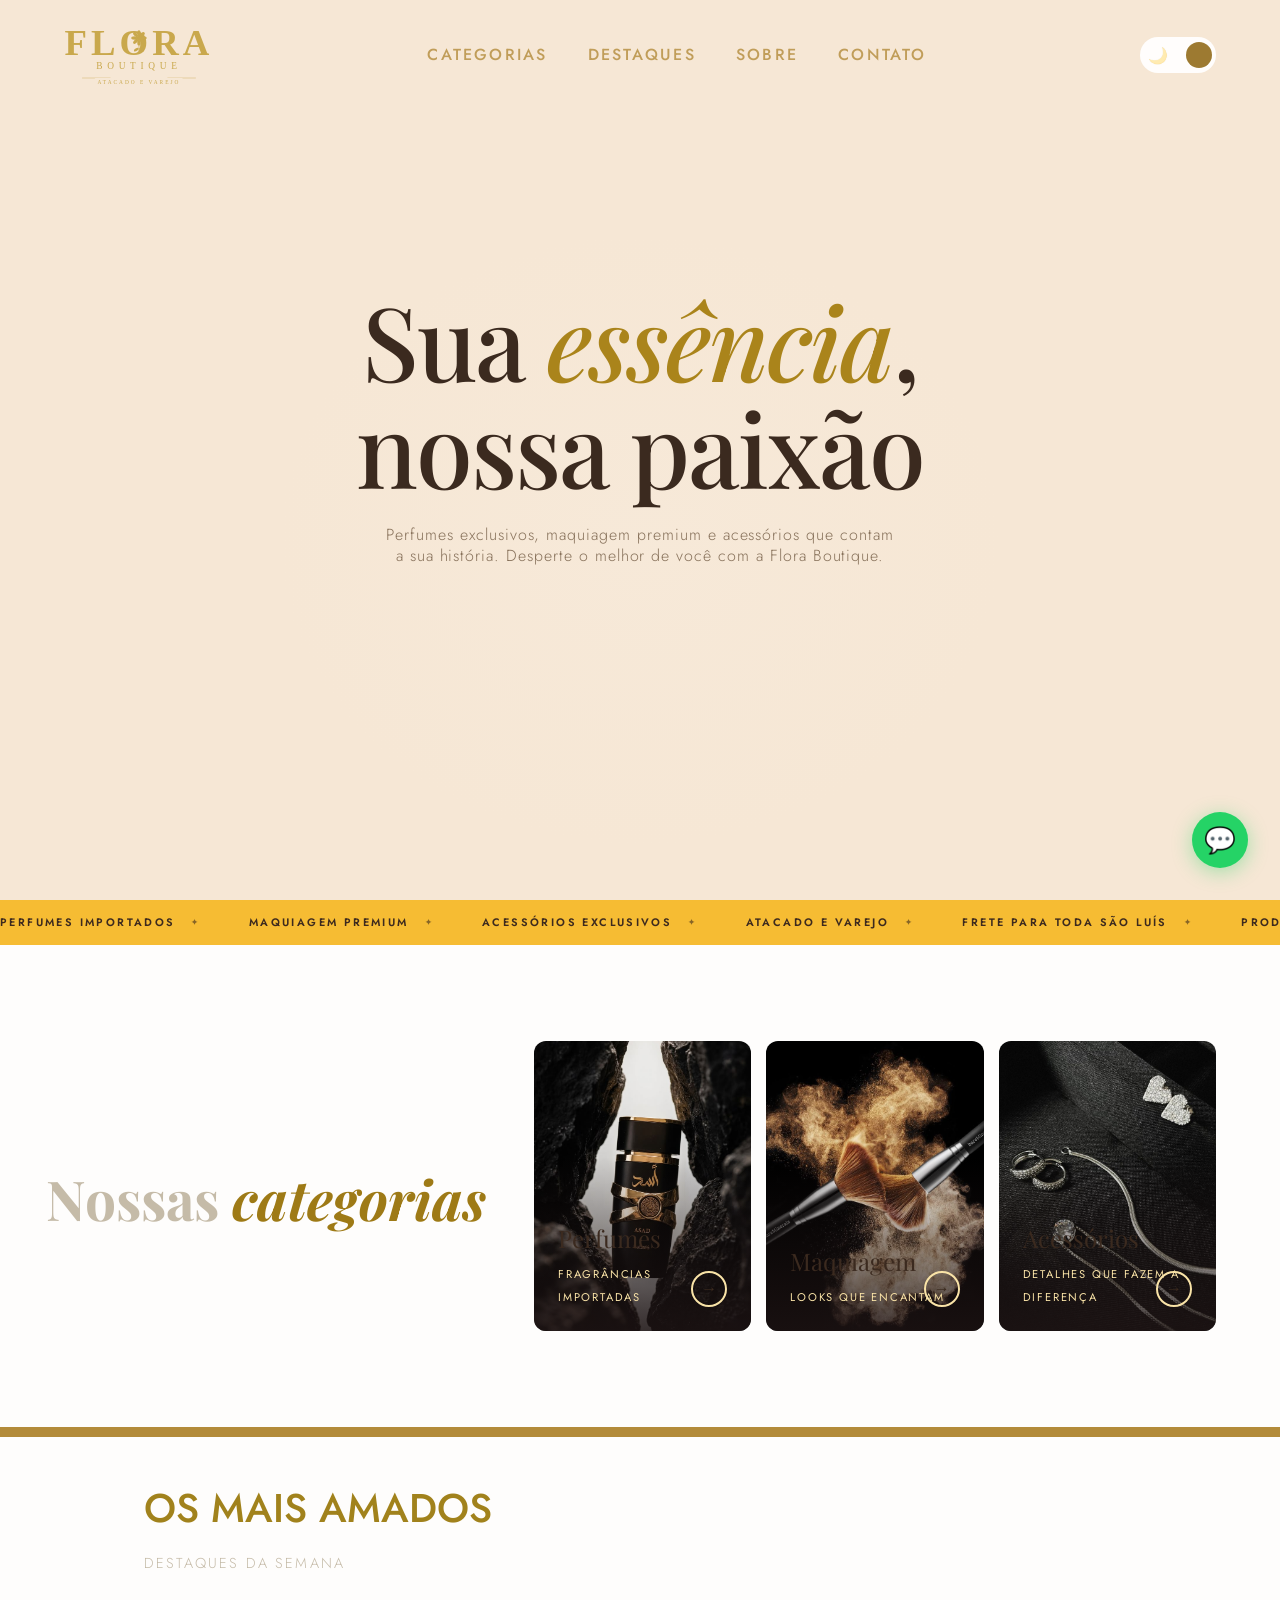
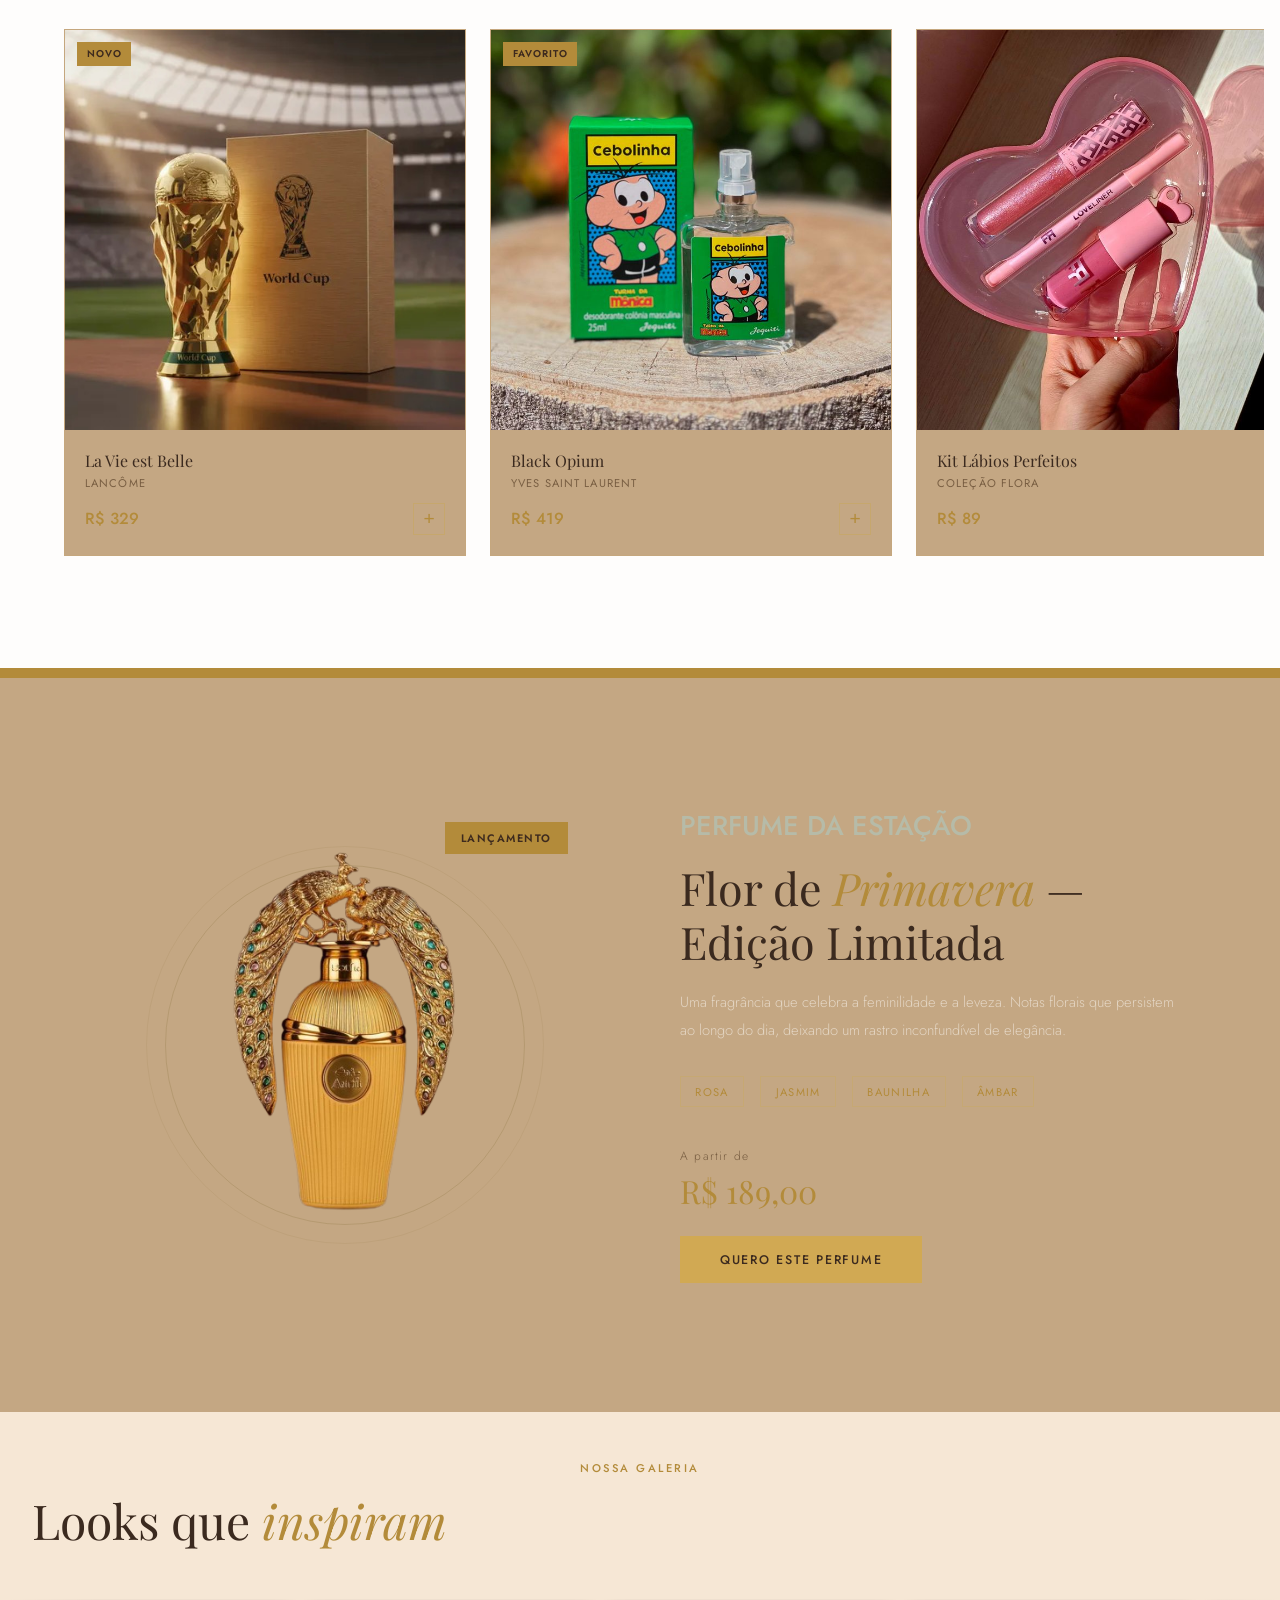
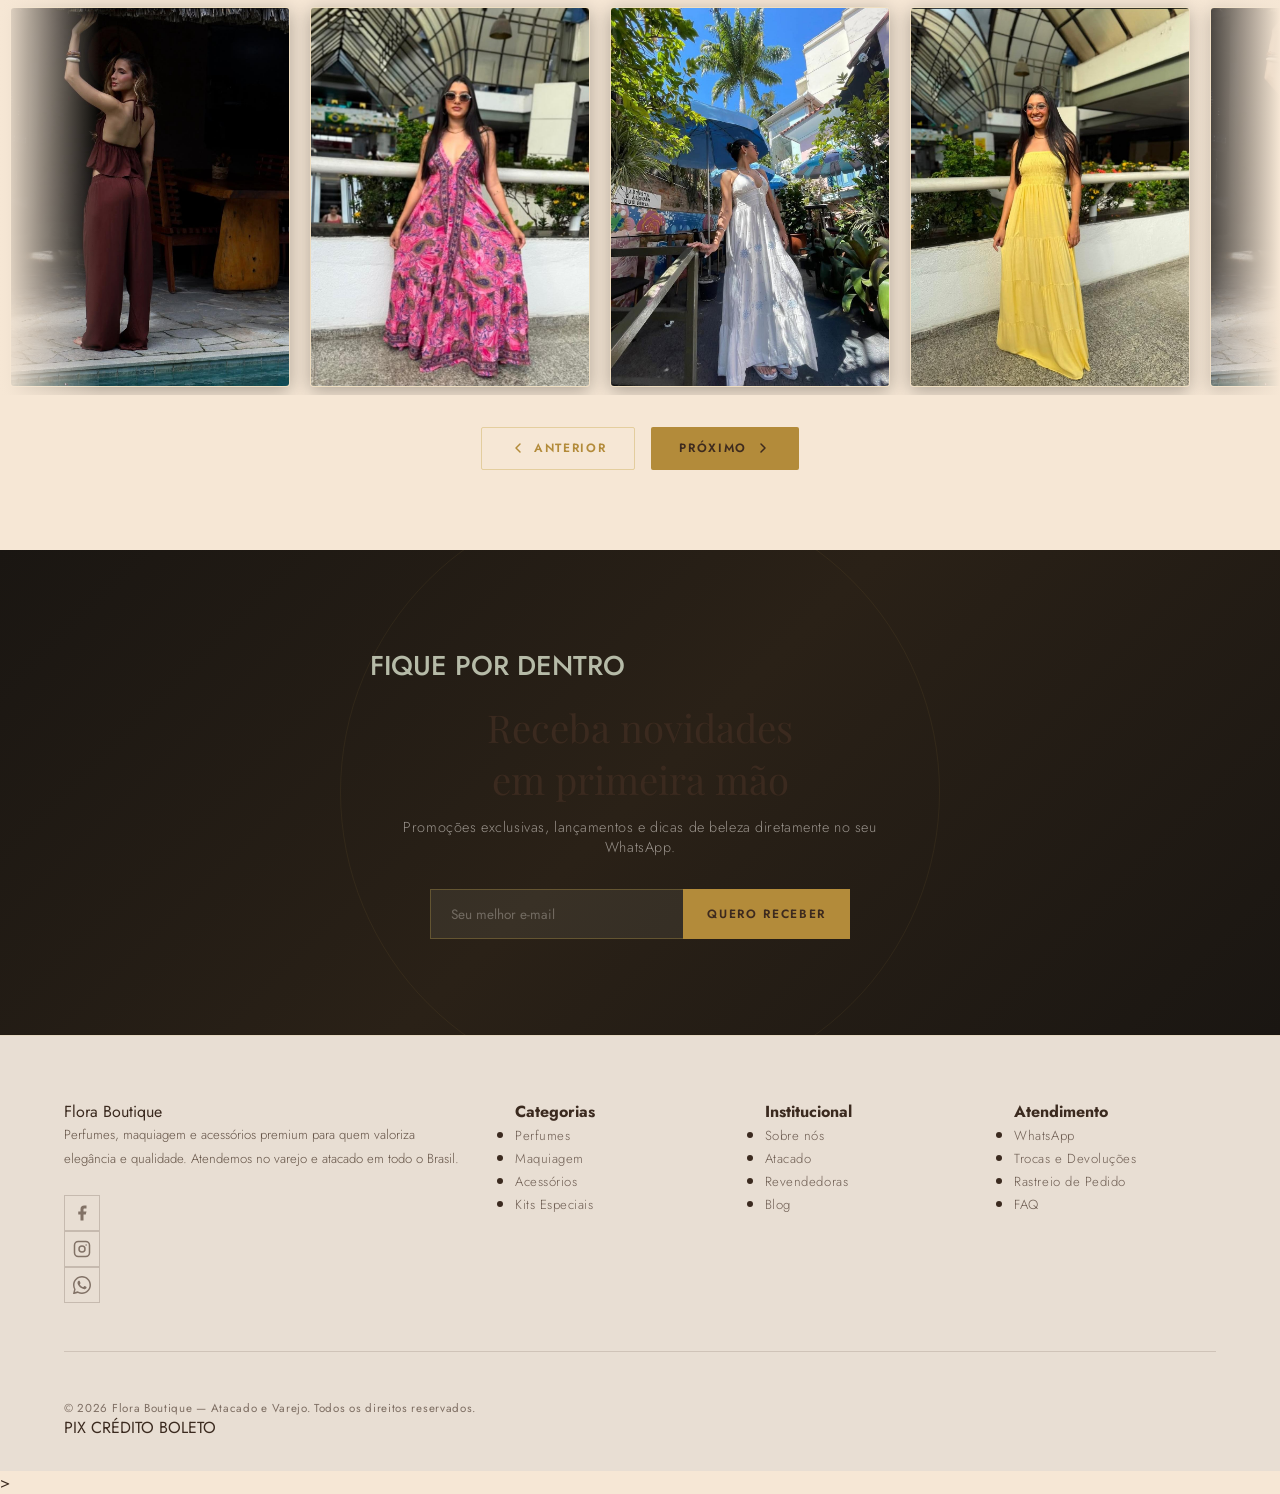
==== commit a51af7d2: "Icons Links" ====
--- a/index.html
+++ b/index.html
@@ -265,9 +265,24 @@
           Atendemos no varejo e atacado em todo o Brasil.
         </p>
         <div class="footer-social">
-          <a href="#" class="social-btn">f</a>
-          <a href="#" class="social-btn">ig</a>
-          <a href="https://wa.me/5598984853656?text=Boa%20noite" class="social-btn">w</a>
+          <a href="#" class="social-btn" aria-label="Facebook">
+            <svg xmlns="http://www.w3.org/2000/svg" width="18" height="18" viewBox="0 0 24 24" fill="currentColor">
+              <path d="M18 2h-3a5 5 0 0 0-5 5v3H7v4h3v8h4v-8h3l1-4h-4V7a1 1 0 0 1 1-1h3z"/>
+            </svg>
+          </a>
+          <a href="#" class="social-btn" aria-label="Instagram">
+            <svg xmlns="http://www.w3.org/2000/svg" width="18" height="18" viewBox="0 0 24 24" fill="none" stroke="currentColor" stroke-width="2" stroke-linecap="round" stroke-linejoin="round">
+              <rect x="2" y="2" width="20" height="20" rx="5" ry="5"/>
+              <circle cx="12" cy="12" r="4"/>
+              <circle cx="17.5" cy="6.5" r="1" fill="currentColor" stroke="none"/>
+            </svg>
+          </a>
+          <a href="https://wa.me/5598984853656?text=Boa%20noite" class="social-btn" aria-label="WhatsApp">
+            <svg xmlns="http://www.w3.org/2000/svg" width="18" height="18" viewBox="0 0 24 24" fill="currentColor">
+              <path d="M17.472 14.382c-.297-.149-1.758-.867-2.03-.967-.273-.099-.471-.148-.67.15-.197.297-.767.966-.94 1.164-.173.199-.347.223-.644.075-.297-.15-1.255-.463-2.39-1.475-.883-.788-1.48-1.761-1.653-2.059-.173-.297-.018-.458.13-.606.134-.133.298-.347.446-.52.149-.174.198-.298.298-.497.099-.198.05-.371-.025-.52-.075-.149-.669-1.612-.916-2.207-.242-.579-.487-.5-.669-.51-.173-.008-.371-.01-.57-.01-.198 0-.52.074-.792.372-.272.297-1.04 1.016-1.04 2.479 0 1.462 1.065 2.875 1.213 3.074.149.198 2.096 3.2 5.077 4.487.709.306 1.262.489 1.694.625.712.227 1.36.195 1.871.118.571-.085 1.758-.719 2.006-1.413.248-.694.248-1.289.173-1.413-.074-.124-.272-.198-.57-.347z"/>
+      <path d="M12 0C5.373 0 0 5.373 0 12c0 2.117.549 4.107 1.51 5.833L.057 23.215a.75.75 0 0 0 .916.932l5.546-1.43A11.945 11.945 0 0 0 12 24c6.627 0 12-5.373 12-12S18.627 0 12 0zm0 22c-1.907 0-3.7-.5-5.253-1.375l-.372-.215-3.892 1.004 1.028-3.773-.23-.38A9.956 9.956 0 0 1 2 12C2 6.477 6.477 2 12 2s10 4.477 10 10-4.477 10-10 10z"/>
+            </svg>
+          </a>
         </div>
       </div>
       <div class="footer-col">
@@ -311,6 +326,11 @@
   <!-- ── WHATSAPP FAB ──────────────────────────────────────── -->
   <a href="https://wa.me/5598984853656" class="whatsapp-btn" target="_blank" title="Fale no WhatsApp">💬</a>
 
+  <div class="lightbox-overlay" id="lightbox">
+    <button class="lightbox-close" id="lightboxClose">&times;</button>
+    <img class="lightbox-img" id="lightboxImg" src="" alt="" />
+  </div>
+
   <script src="script.js"></script>
 </body>
 ></html>
--- a/style.css
+++ b/style.css
@@ -103,6 +103,13 @@
   background: var(--surface-soft);
   cursor: pointer;
   transition: background 0.25s ease, border-color 0.25s ease;
+  display: flex;
+  align-items: center;
+  z-index: 50;
+}
+
+button#theme-toggle {
+  border: none;
 }
 
 body[data-theme="light"] .theme-toggle {
@@ -126,6 +133,8 @@
   opacity: 0.85;
   transition: opacity 0.2s ease, color 0.2s ease, text-shadow 0.2s ease;
   text-shadow: 0 0 1px rgba(0, 0, 0, 0.25);
+  pointer-events: none;
+  user-select: none;
 }
 
 .theme-icon--moon {
@@ -149,6 +158,7 @@
   left: 6px;
   transform: translateY(-50%);
   box-shadow: 0 0 0 1px rgba(255, 255, 255, 0.2);
+  pointer-events: none;
 }
 
 .theme-toggle.active .theme-toggle__circle {
@@ -171,6 +181,27 @@
 .theme-toggle .theme-icon--sun {
   opacity: 0.35;
 }
+
+@media (max-width: 900px) {
+  .theme-toggle {
+    width: 68px;
+    height: 32px;
+  }
+  
+  .theme-icon {
+    font-size: 0.9rem;
+  }
+  
+  .theme-toggle__circle {
+    width: 24px;
+    height: 24px;
+  }
+  
+  .theme-toggle.active .theme-toggle__circle {
+    transform: translate(36px, -50%);
+  }
+}
+
 
 /* ── HERO ────────────────────────────── */
 .hero {
@@ -947,6 +978,11 @@
   border-top: 0.5px solid rgba(201,168,76,0.12);
   padding: 4rem 4rem 2rem;
 }
+
+body[data-theme="light"] footer {
+  background: #E8DED3;
+}
+
 .footer-top {
   display: grid;
   grid-template-columns: 2fr 1fr 1fr 1fr;
@@ -955,23 +991,11 @@
   padding-bottom: 3rem;
   border-bottom: 0.5px solid rgba(201,168,76,0.08);
 }
-.footer-logo {
-  display: flex;
-  align-items: center;
-  gap: 0.75rem;
-  margin-bottom: 1rem;
-}
-.footer-logo img {
-  width: 40px;
-  height: 40px;
-  border-radius: 50%;
-  border: 1px solid rgba(201,168,76,0.3);
-}
-.footer-logo-name {
-  font-family: 'Playfair Display', serif;
-  font-size: 1rem;
-  color: var(--gold);
-}
+
+body[data-theme="light"] .footer-top {
+  border-bottom: 0.5px solid rgba(61, 42, 30, 0.15);
+}
+
 .footer-desc {
   font-size: 0.82rem;
   font-weight: 300;
@@ -979,33 +1003,11 @@
   color: rgba(248,243,236,0.4);
   margin-bottom: 1.5rem;
 }
-.footer-social {
-  display: flex;
-  gap: 0.75rem;
-}
-.social-btn {
-  width: 36px;
-  height: 36px;
-  border: 0.5px solid rgba(201,168,76,0.2);
-  display: flex;
-  align-items: center;
-  justify-content: center;
-  color: rgba(201,168,76,0.6);
-  font-size: 0.85rem;
-  text-decoration: none;
-  transition: border-color 0.2s, color 0.2s;
-}
-.social-btn:hover { border-color: var(--gold); color: var(--gold); }
-.footer-col h4 {
-  font-size: 0.7rem;
-  font-weight: 600;
-  letter-spacing: 0.18em;
-  text-transform: uppercase;
-  color: var(--gold);
-  margin-bottom: 1.25rem;
-}
-.footer-col ul { list-style: none; }
-.footer-col ul li { margin-bottom: 0.6rem; }
+
+body[data-theme="light"] .footer-desc {
+  color: rgba(61, 42, 30, 0.78);
+}
+
 .footer-col ul li a {
   font-size: 0.82rem;
   font-weight: 300;
@@ -1014,32 +1016,41 @@
   transition: color 0.2s;
   letter-spacing: 0.04em;
 }
+
+body[data-theme="light"] .footer-col ul li a {
+  color: rgba(61, 42, 30, 0.72);
+}
+
 .footer-col ul li a:hover { color: var(--gold); }
-.footer-bottom {
-  display: flex;
-  justify-content: space-between;
-  align-items: center;
-  flex-wrap: wrap;
-  gap: 1rem;
-}
+
 .footer-copy {
   font-size: 0.72rem;
   color: rgba(248,243,236,0.25);
   letter-spacing: 0.06em;
 }
-.footer-payment {
-  display: flex;
-  gap: 0.5rem;
-  align-items: center;
-}
-.pay-badge {
-  font-size: 0.62rem;
-  font-weight: 600;
-  letter-spacing: 0.08em;
-  padding: 0.25rem 0.5rem;
-  border: 0.5px solid rgba(201,168,76,0.15);
-  color: rgba(248,243,236,0.3);
-}
+
+body[data-theme="light"] .footer-copy {
+  color: rgba(61, 42, 30, 0.62);
+}
+
+.social-btn {
+  width: 36px;
+  height: 36px;
+  border: 0.5px solid rgba(201,168,76,0.2);
+  display: flex;
+  align-items: center;
+  justify-content: center;
+  color: rgba(201,168,76,0.6);
+  font-size: 0.85rem;
+  text-decoration: none;
+  transition: border-color 0.2s, color 0.2s;
+}
+
+body[data-theme="light"] .social-btn {
+  border-color: rgba(61, 42, 30, 0.2);
+  color: rgba(61, 42, 30, 0.6);
+}
+
 
 /* ── WHATSAPP FAB ────────────────────── */
 .whatsapp-btn {
@@ -1377,9 +1388,59 @@
   stroke-linecap: round; stroke-linejoin: round;
 }
 
+.lightbox-overlay {
+  position: fixed;
+  inset: 0;
+  background: rgba(0, 0, 0, 0);
+  display: flex;
+  align-items: center;
+  justify-content: center;
+  z-index: 9999;
+  opacity: 0;
+  pointer-events: none;
+  transition: opacity 0.35s ease, background 0.35s ease;
+}
+.lightbox-overlay.active {
+  opacity: 1;
+  pointer-events: all;
+  background: rgba(0, 0, 0, 0.85);
+}
+.lightbox-img {
+  max-width: 90vw;
+  max-height: 88vh;
+  border-radius: 12px;
+  box-shadow: 0 25px 60px rgba(0, 0, 0, 0.5);
+  transform: scale(0.88);
+  opacity: 0;
+  transition: transform 0.35s cubic-bezier(0.34, 1.36, 0.64, 1), opacity 0.3s ease;
+  object-fit: contain;
+}
+.lightbox-overlay.active .lightbox-img {
+  transform: scale(1);
+  opacity: 1;
+}
+.lightbox-close {
+  position: fixed;
+  top: 1.2rem;
+  right: 1.5rem;
+  background: none;
+  border: none;
+  color: #fff;
+  font-size: 2.2rem;
+  cursor: pointer;
+  line-height: 1;
+  opacity: 0.8;
+  transition: opacity 0.2s, transform 0.2s;
+}
+.lightbox-close:hover {
+  opacity: 1;
+  transform: scale(1.15);
+}
+.carousel-card img { cursor: zoom-in; }
+
 /* ── MOBILE ──────────────────────────── */
 @media (max-width: 900px) {
-  nav { padding: 1rem 1.5rem; }
+  nav { padding: 1rem 1.5rem; justify-content: space-between; }
   .nav-links, .nav-cta { display: none; }
   .categories-grid { grid-template-columns: 1fr; gap: 1px; }
   .cat-card { aspect-ratio: 16/9; }
